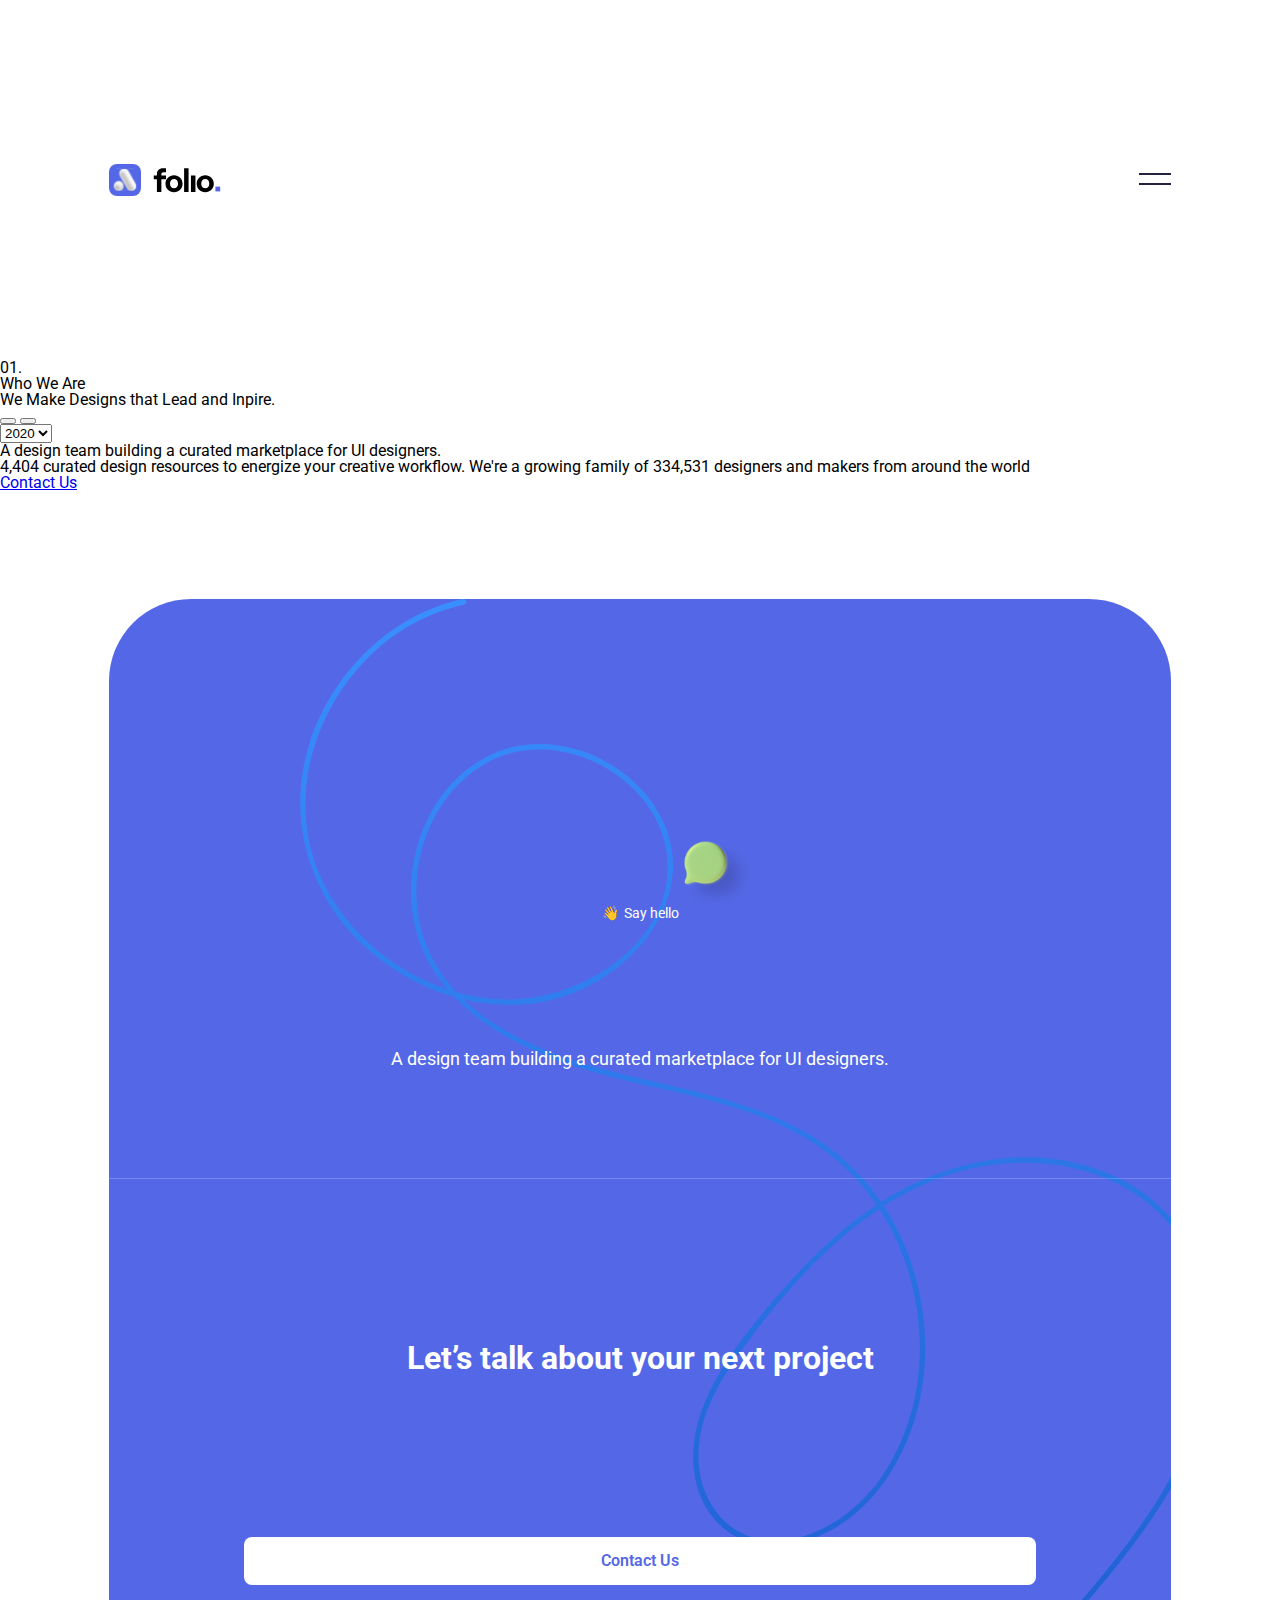
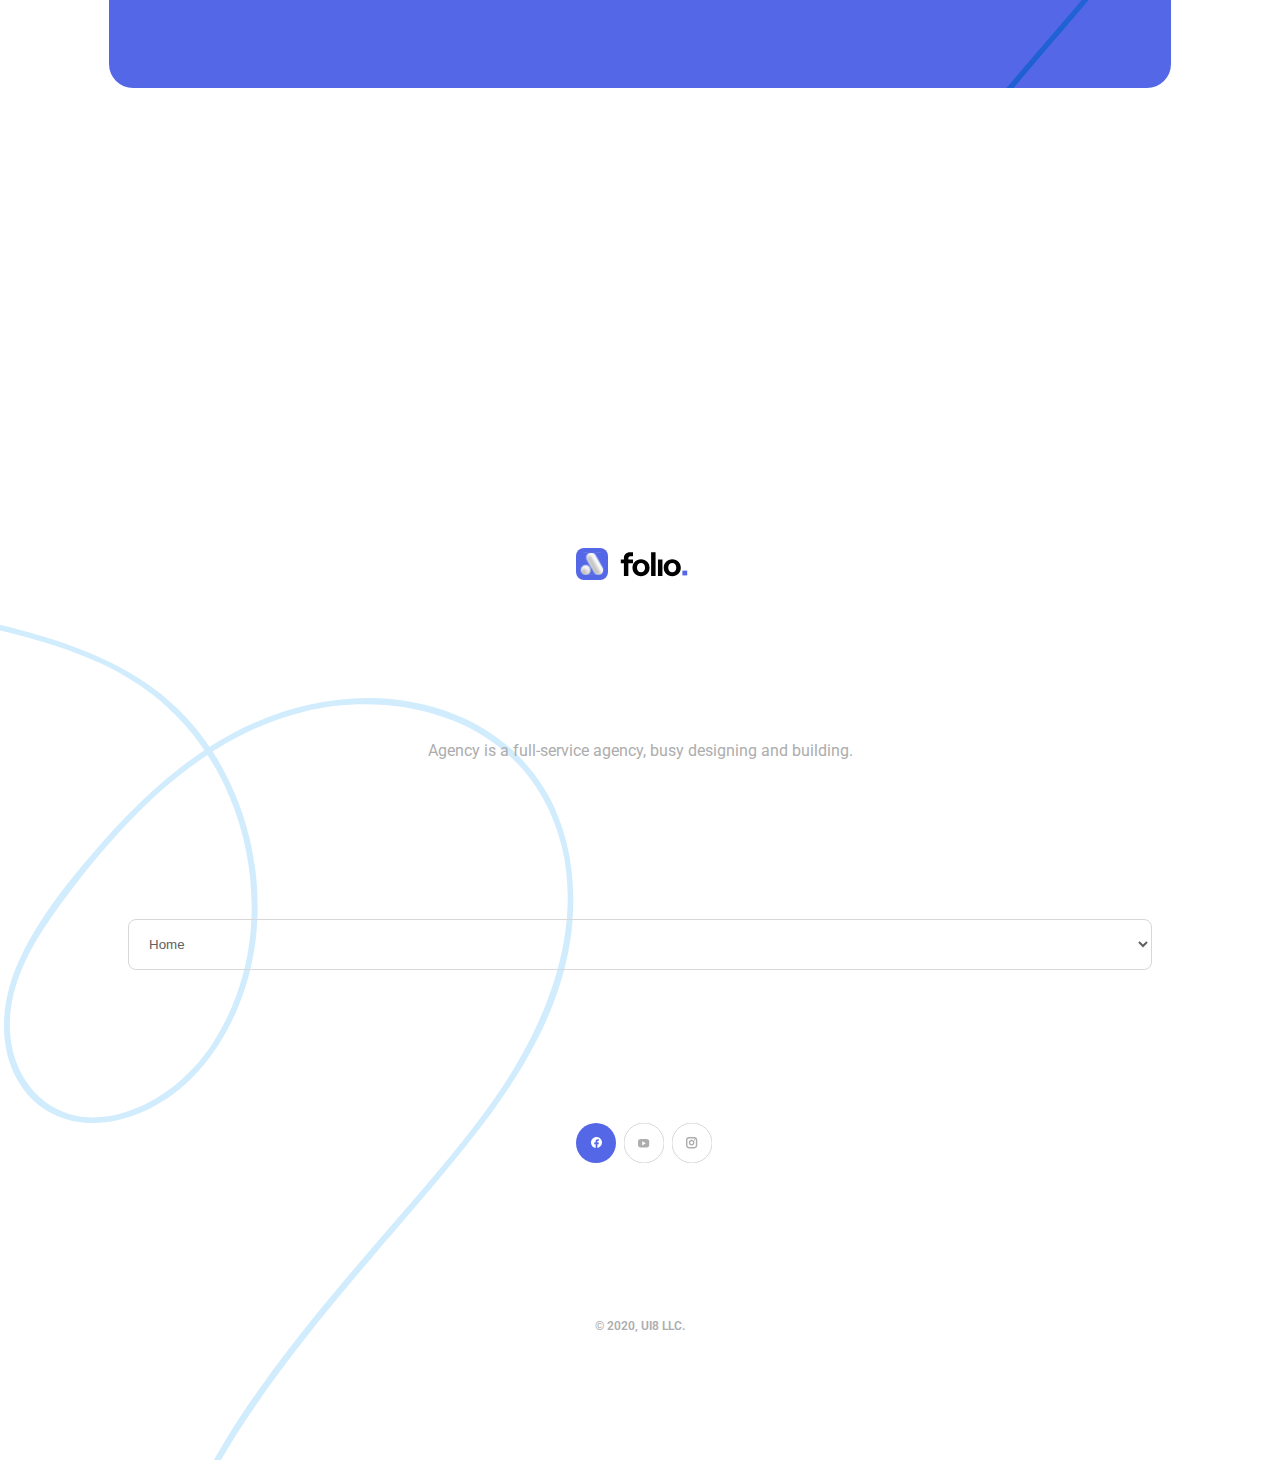
==== about.html @ 34ccfd70 "fix: correcting class names on about page" ====
<!DOCTYPE html>
<html lang="en">
<head>
    <meta charset="UTF-8">
    <meta name="viewport" content="width=device-width, initial-scale=1.0">

    <!-- Links -->
    <link rel="stylesheet" href="styles/app.css">

    <title>Folio Agency</title>
</head>
<body>

    <div class="about-container">
        <header class="header">
            <img src="img/Logo.svg" alt="Folio Logo">
            <span><img src="img/Burguer-icon.png" alt="Menu" class="header__menu"></span>
        </header>

        <nav class="menu">
            <div class="menu-header">
                <img src="img/Logo-light.svg" alt="Folio Logo">
                <span><img src="img/Cross.svg" alt="Menu" class="menu__cross"></span>
            </div>

            <div class="menu-list">
                <a href="#" class="menu-list__link menu-list__link--active">Work</a>
                <a href="#" class="menu-list__link">About</a>
                <a href="#" class="menu-list__link">Services</a>
                <a href="#" class="menu-list__link">Jobs</a>
            </div>

            <ul class="menu-social">
                <li class="menu-social__item">
                    <a href="#" target="_blank"><img src="img/facebook-light-icon.svg" alt="Go Facebook"></a>
                </li>
                <li class="menu-social__item">
                    <a href="#" target="_blank"><img src="img/youtube-light-icon.svg" alt="Go Youtube"></a>
                </li>
                <li class="menu-social__item">
                    <a href="#" target="_blank"><img src="img/instagran-light-icon.svg" alt="Go Instagram"></a>
                </li>
            </ul>
        </nav>

        <section class="about-section">

            <div class="about-header">
                <span class="about-header__index">01.</span><h4 class="about-header__heading">Who We Are</h4>
                <h1 class="about-header__title">We Make Designs that Lead and Inpire.</h1>
                <div class="about-header__buttons">
                    <div class="arrows-buttons">
                        <button class="circular-button">
                            <div class="about-header__button-left"></div>
                        </button>
                        <button class="circular-button">
                            <div class="about-header__button-right"></div>
                        </button>
                    </div>
                    <select name="year" class="about-header__select">
                        <option value="2017">2017</option>
                        <option value="2018">2018</option>
                        <option value="2019">2019</option>
                        <option value="2020" selected>2020</option>
                        <option value="2021">2021</option>
                    </select>
                </div>
            </div>

            <div class="about-image"></div>

            <div class="about-description">
                <h2 class="about-description__title">A design team building a curated marketplace for UI designers.</h2>
                <p class="about-description__text">4,404 curated design resources to energize your creative workflow. We're a growing family of 334,531 designers and makers from around the world</p>
                <a href="#" class="button">Contact Us</a>
            </div>

            <div class="about-classification"></div>

        </section>
    </div>

    <footer class="footer">
        <section class="footer-contact">
            <div class="footer-contact__hello">
                <div class="footer-contact__bubble"></div>
                <p class="footer-contact__text">Say hello</p>
                <h3 class="footer-contact__subtitle">A design team building a curated marketplace for UI designers.</h3>
            </div>
            <div class="footer-contact__about">
                <h2 class="footer-contact__title">Let’s talk about your next project</h2>
                <a href="#" class="light-button">Contact Us</a>
            </div>
        </section>
        <div class="footer-content">
            <img src="img/Logo.svg" alt="Folio Logo" class="footer-content__logo">
            <p class="footer-content__text">Agency is a full-service agency, busy designing and building.</p>
            <select name="menu" class="footer-content__select">
                <option value="home" selected>Home</option>
                <option value="work">Work</option>
                <option value="about">About</option>
                <option value="services">Services</option>
                <option value="jobs">Jobs</option>
            </select>
            <ul class="footer-content__social-list">
                <li class="footer-content__social-item">
                    <a href="#" target="_blank"><img src="img/facebook-icon.svg" alt="Go Facebook"></a>
                </li>
                <li class="footer-content__social-item">
                    <a href="#" target="_blank"><img src="img/youtube-icon.svg" alt="Go Youtube"></a>
                </li>
                <li class="footer-content__social-item">
                    <a href="#" target="_blank"><img src="img/instagran-icon.svg" alt="Go Instagram"></a>
                </li>
            </ul>
            <p class="footer-content__copyright">© 2020, UI8 LLC.</p>
        </div>
    </footer>

    <!-- Scripts -->
    <script src="js/menu.js"></script>

</body>
</html>
---- styles/app.css ----
@charset "UTF-8";
/* http://meyerweb.com/eric/tools/css/reset/ 
    v2.0 | 20110126
    License: none (public domain)
*/
@import url("https://fonts.googleapis.com/css2?family=Roboto:wght@400;700&display=swap");
html, body, div, span, applet, object, iframe,
h1, h2, h3, h4, h5, h6, p, blockquote, pre,
a, abbr, acronym, address, big, cite, code,
del, dfn, em, img, ins, kbd, q, s, samp,
small, strike, strong, sub, sup, tt, var,
b, u, i, center,
dl, dt, dd, ol, ul, li,
fieldset, form, label, legend,
table, caption, tbody, tfoot, thead, tr, th, td,
article, aside, canvas, details, embed,
figure, figcaption, footer, header, hgroup,
menu, nav, output, ruby, section, summary,
time, mark, audio, video {
  margin: 0;
  padding: 0;
  border: 0;
  font-size: 100%;
  font: inherit;
  vertical-align: baseline;
}

/* HTML5 display-role reset for older browsers */
article, aside, details, figcaption, figure,
footer, header, hgroup, menu, nav, section {
  display: block;
}

body {
  line-height: 1;
}

ol, ul {
  list-style: none;
}

blockquote, q {
  quotes: none;
}

blockquote:before, blockquote:after,
q:before, q:after {
  content: "";
  content: none;
}

table {
  border-collapse: collapse;
  border-spacing: 0;
}

html {
  font-size: 16px;
  font-weight: 400;
  font-family: "Roboto", sans-serif;
}

.hero-container {
  height: 100vh;
  width: 100vw;
  background-image: url(../../../img/Hero-BG.svg);
  background-repeat: no-repeat;
  background-size: cover;
}

.header, .menu .menu-header {
  display: flex;
  justify-content: space-between;
  align-items: center;
  padding: 12.8% 8.5%;
}

.menu {
  background-image: url(../../../img/Menu-BG.svg);
  height: 100vh;
  width: 100vw;
  position: absolute;
  top: 0;
  right: 0;
  display: none;
  position: fixed;
}
.menu--active {
  display: block;
}
.menu--hidden-overflow {
  overflow: hidden;
}
.menu .menu-list {
  display: flex;
  flex-direction: column;
  padding: 15vh 8.5% 0;
}
.menu .menu-list__link {
  color: #595976;
  text-decoration: none;
  font-size: 2rem;
  font-weight: 700;
  padding-bottom: 15%;
}
.menu .menu-list__link--active {
  color: #FFFFFF;
}
.menu .menu-social {
  display: flex;
  padding: 15vh 8.5%;
}
.menu .menu-social__item:not(:first-child) {
  margin-left: 2rem;
}

.hero-section {
  padding: 0 3rem;
}
.hero-section__title {
  font-size: 3rem;
  font-weight: 700;
  line-height: 3.5rem;
  color: #232340;
}
.hero-section__text {
  padding: 2rem 0;
  line-height: 1.75rem;
  color: #606060;
}
.hero-section .button, .hero-section .footer .footer-contact .light-button, .footer .footer-contact .hero-section .light-button {
  background-color: #5468E7;
  padding: 1rem 1.5rem;
  font-weight: 600;
  text-decoration: none;
  color: #FFFFFF;
  border-radius: 8px;
}

.footer {
  text-align: center;
}
.footer .footer-contact {
  background-image: url(../../../img/Footer-BG.svg);
  background-repeat: no-repeat;
  background-size: cover;
  margin: 8.5% 8.5% 0;
  padding: 8% 0;
  border-radius: 24px;
  @import "../abstracts/variables.css";
}
.footer .footer-contact__hello {
  border-bottom: 1px solid rgba(255, 255, 255, 0.2);
}
.footer .footer-contact__bubble {
  width: 73px;
  height: 65px;
  background-image: url(../../../img/Speach-bubble.svg);
  background-repeat: no-repeat;
  background-size: cover;
  display: inline-block;
  margin: 12.8% 0 0 15%;
}
.footer .footer-contact__text {
  color: #FFFFFF;
  font-size: 0.875rem;
  display: flex;
  justify-content: center;
  gap: 5px;
}
.footer .footer-contact__text::before {
  content: "👋";
  font-size: 0.875rem;
}
.footer .footer-contact__subtitle {
  color: #FFFFFF;
  font-size: 1.125rem;
  line-height: 1.5rem;
  padding: 12% 12% 10% 12%;
}
.footer .footer-contact__title {
  color: #FFFFFF;
  font-size: 2rem;
  font-weight: 700;
  line-height: 2.5rem;
  padding: 15% 10%;
}
.footer .footer-contact .button, .footer .footer-contact .light-button {
  background-color: #5468E7;
  padding: 1rem 1.5rem;
  font-weight: 600;
  text-decoration: none;
  color: #FFFFFF;
  border-radius: 8px;
}
.footer .footer-contact .light-button {
  display: inline-block;
  background-color: #FFFFFF;
  color: #5468E7;
  width: 70%;
}
.footer .footer-content {
  background-image: url(../../../img/Footer-Content-BG.svg);
  background-repeat: no-repeat;
  background-size: cover;
  padding: 0 10% 10%;
}
.footer .footer-content__logo {
  padding-top: 45%;
}
.footer .footer-content__text {
  color: #ADADAD;
  padding: 15% 7%;
  line-height: 1.75rem;
}
.footer .footer-content__select {
  display: inline-block;
  background-color: transparent;
  width: 100%;
  padding: 1rem;
  border-radius: 8px;
  border: 1px solid #D8D8D8;
  color: #606060;
}
.footer .footer-content__social-list {
  display: flex;
  justify-content: center;
  padding: 15% 0;
}
.footer .footer-content__social-list li {
  margin-left: 8px;
}
.footer .footer-content__copyright {
  font-size: 0.75rem;
  font-weight: 600;
  color: #ADADAD;
}/*# sourceMappingURL=app.css.map */
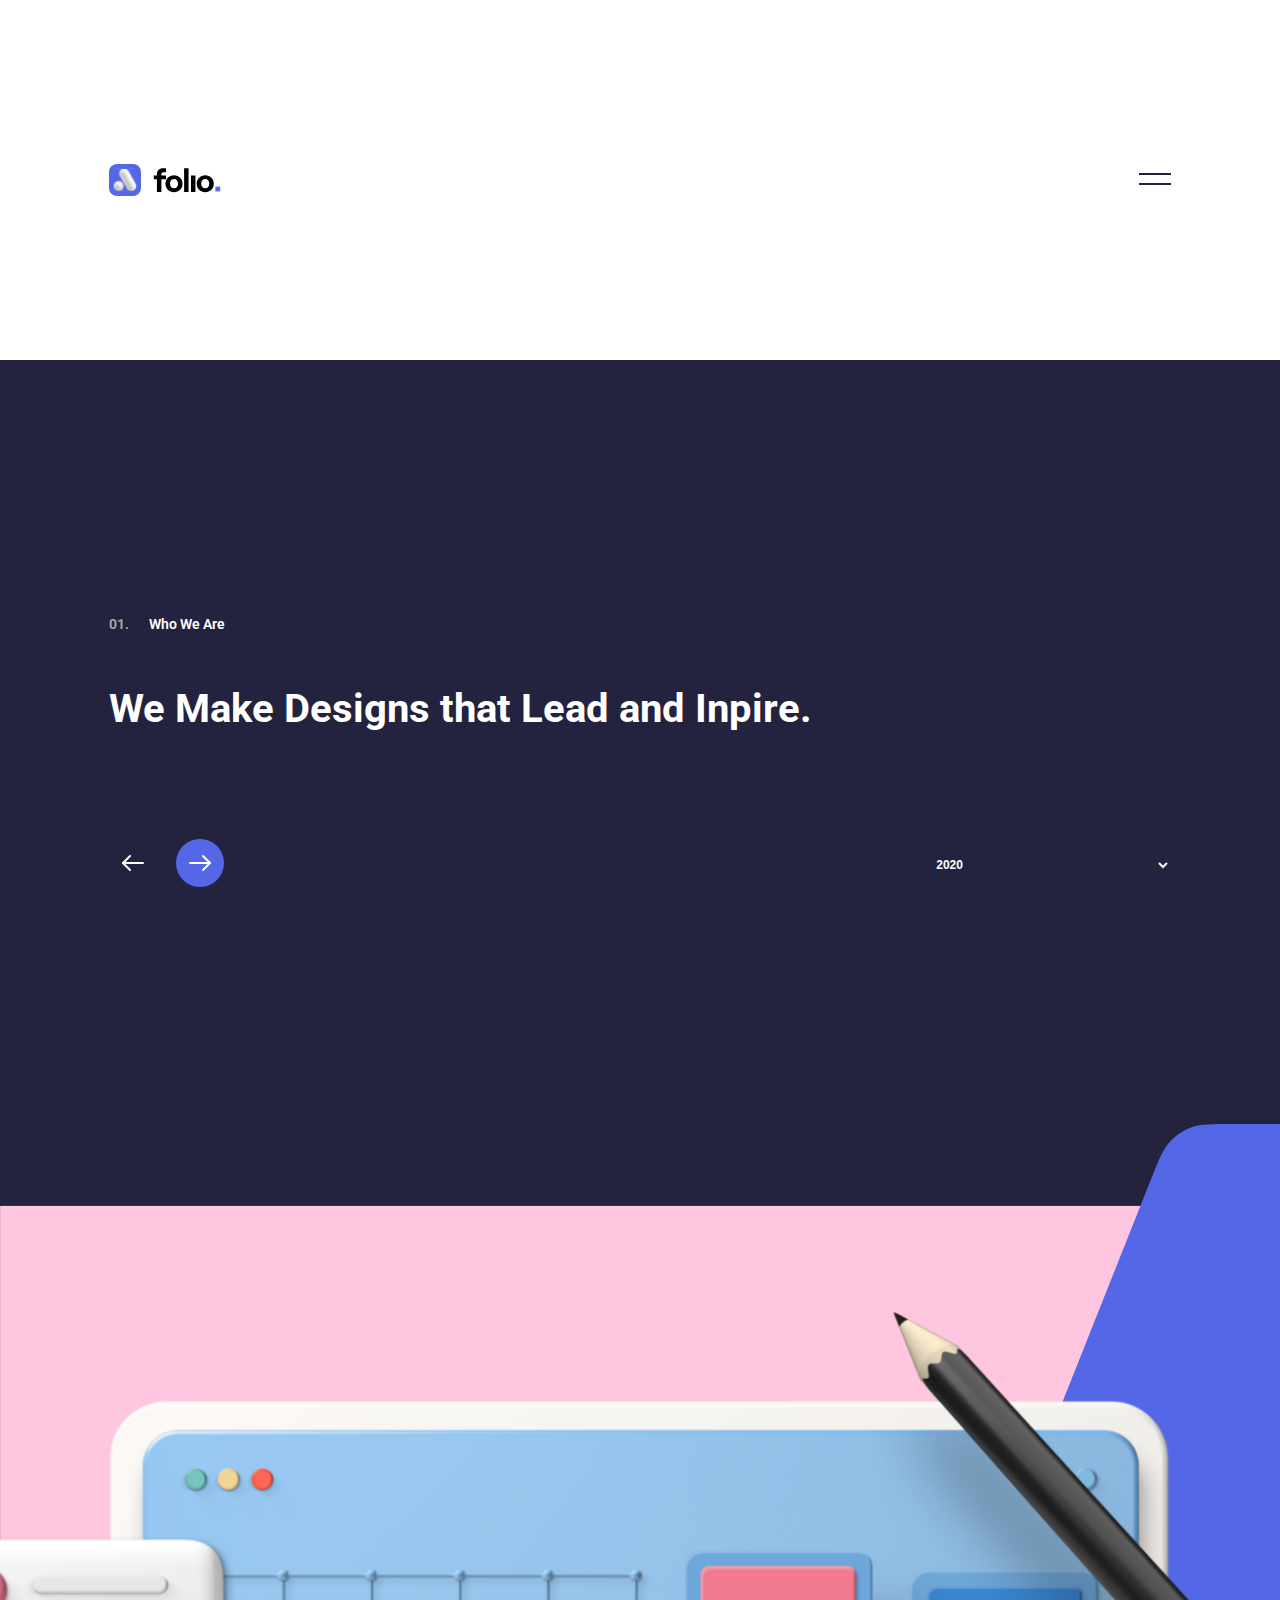
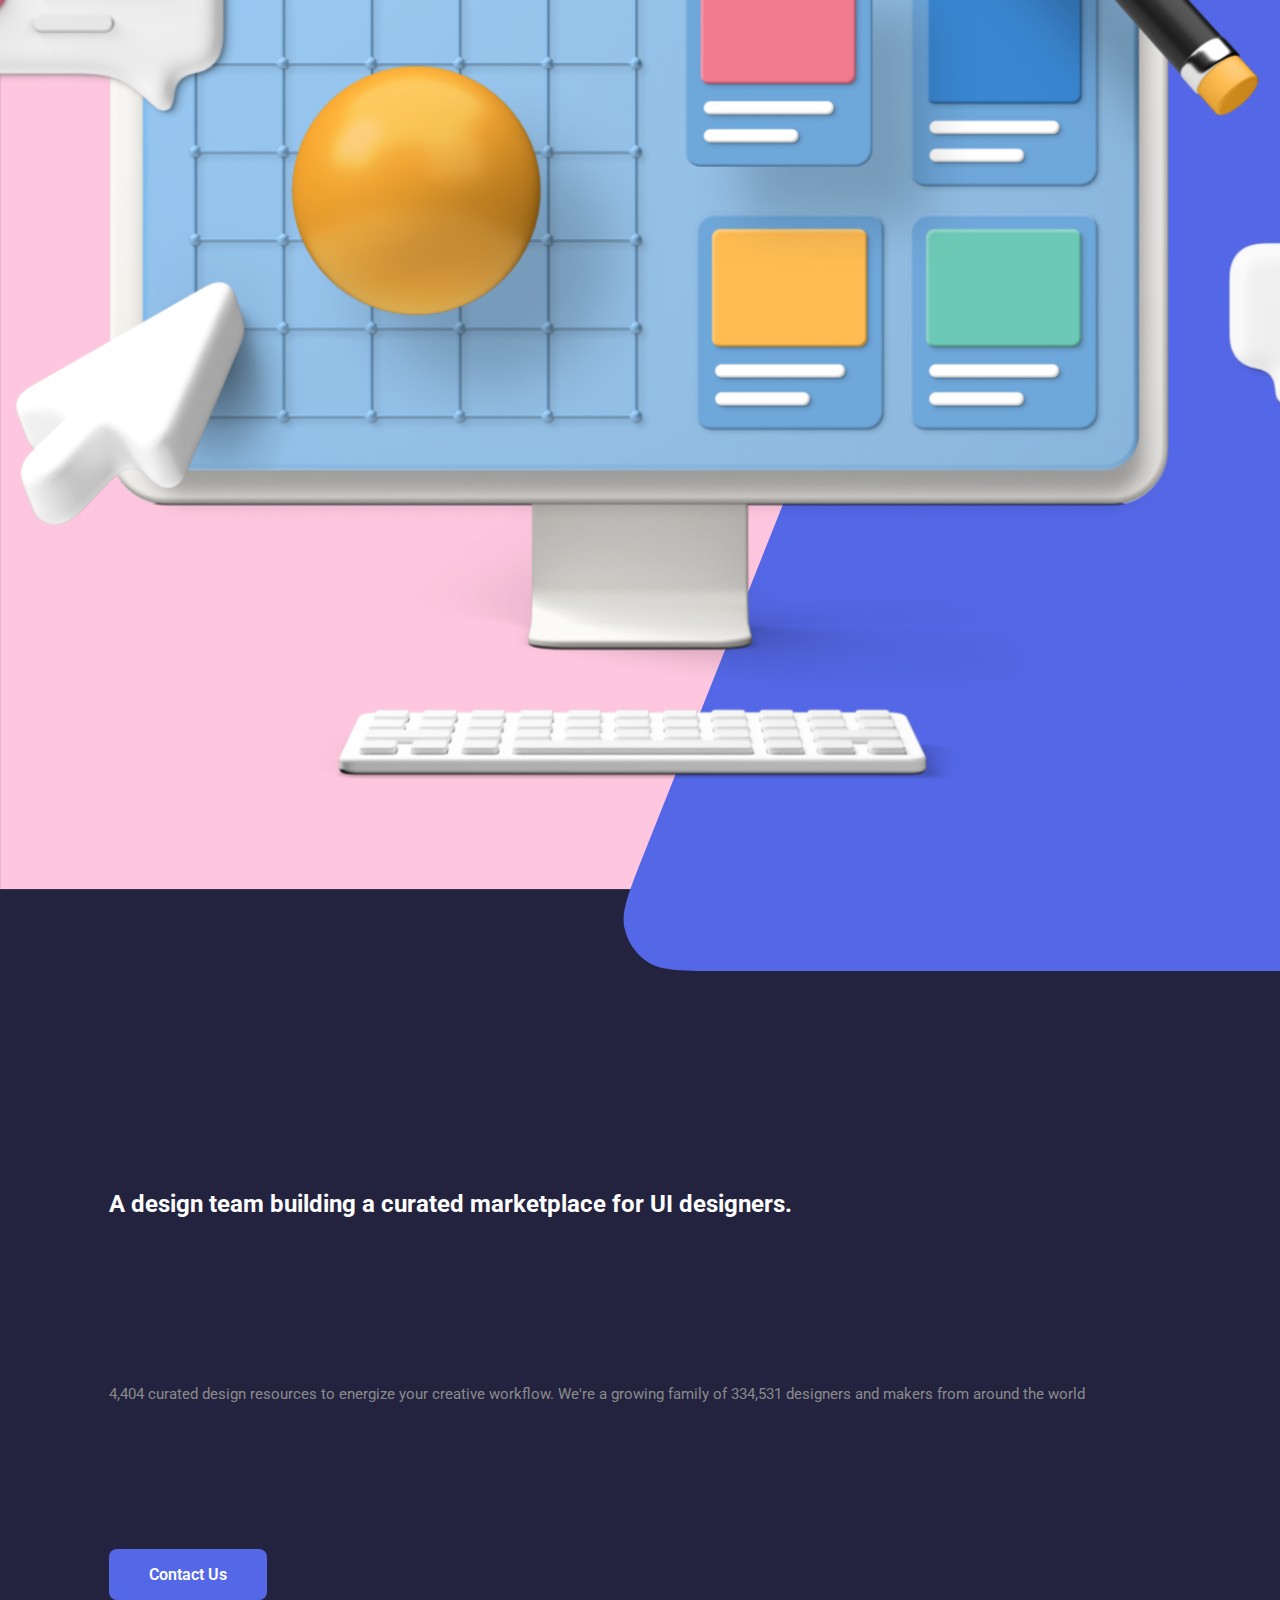
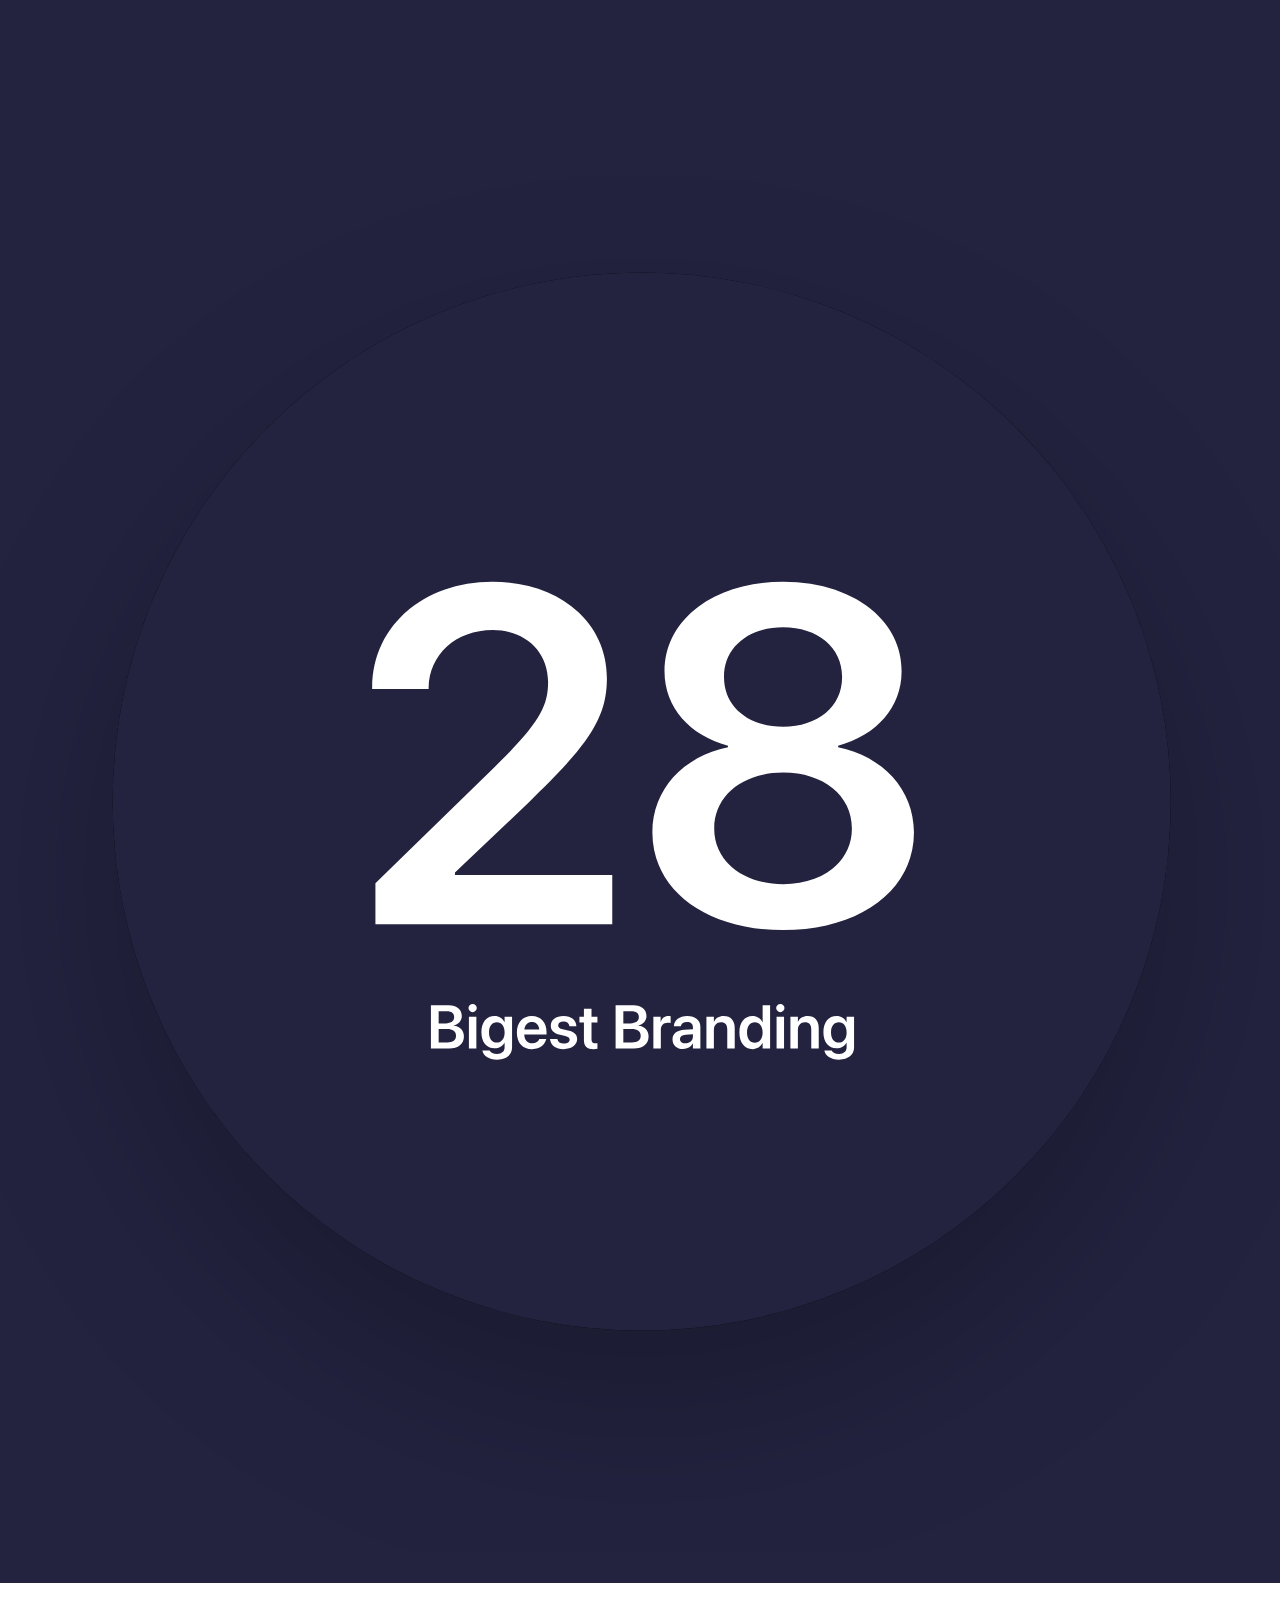
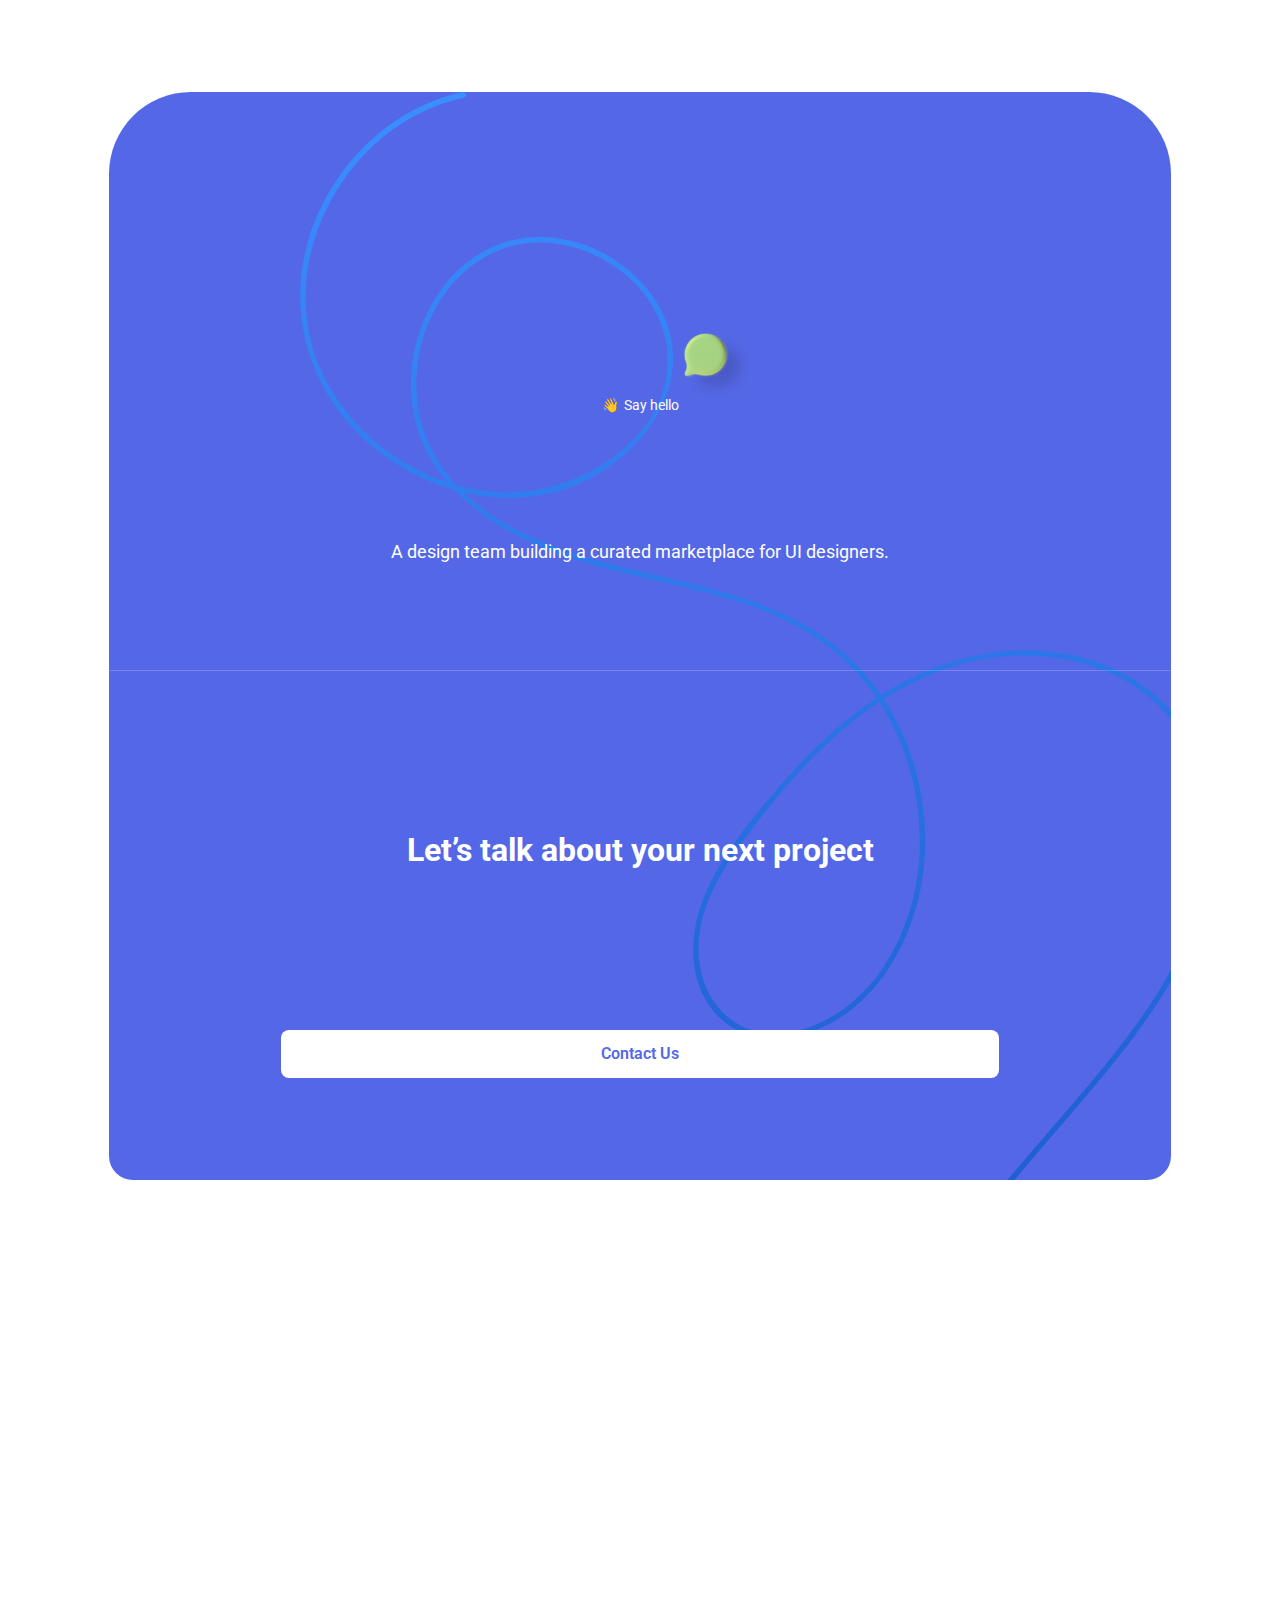
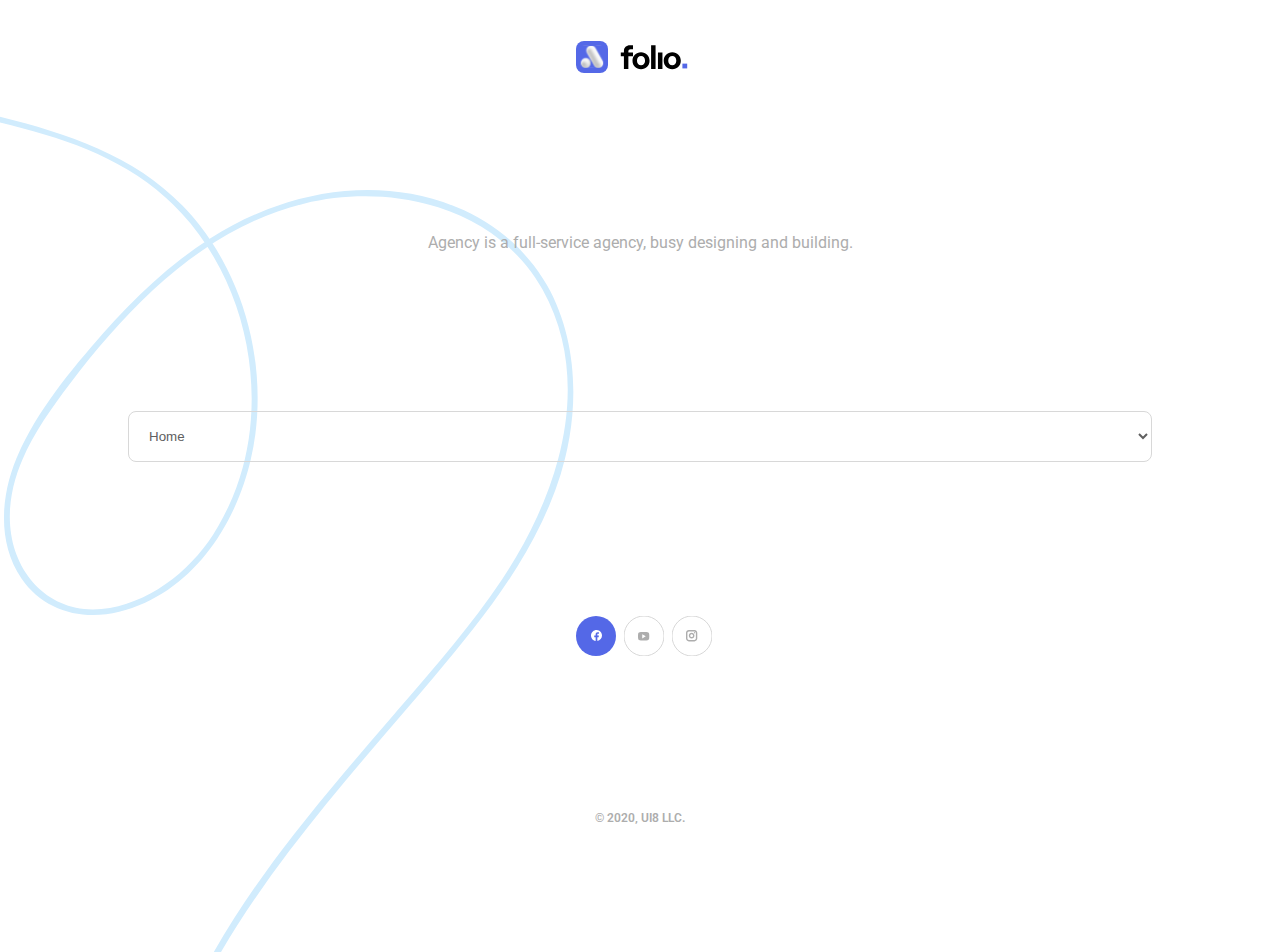
==== commit fad7471e: "fix: fixed circular buttons style and syntax" ====
--- a/about.html
+++ b/about.html
@@ -51,10 +51,10 @@
                 <div class="about-header__buttons">
                     <div class="arrows-buttons">
                         <button class="circular-button">
-                            <div class="about-header__button-left"></div>
+                            <div class="button-left"></div>
                         </button>
                         <button class="circular-button">
-                            <div class="about-header__button-right"></div>
+                            <div class="button-right"></div>
                         </button>
                     </div>
                     <select name="year" class="about-header__select">
--- a/styles/app.css
+++ b/styles/app.css
@@ -60,7 +60,36 @@
   font-family: "Roboto", sans-serif;
 }
 
-.hero-container {
+.button, .footer .footer-contact .light-button {
+  background-color: #5468E7;
+  padding: 1rem 2.5rem;
+  font-weight: 600;
+  text-decoration: none;
+  color: #FFFFFF;
+  border-radius: 8px;
+}
+
+.circular-button {
+  background: transparent;
+  border: none;
+  padding: 0;
+}
+
+.button-left, .button-right {
+  display: inline-block;
+  background-image: url(../../../img/Button-left.svg);
+  background-repeat: no-repeat;
+  background-size: contain;
+  height: 48px;
+  width: 48px;
+}
+
+.button-right {
+  background-image: url(../../../img/Button-right.svg);
+  margin-left: 15px;
+}
+
+.hero-container, .about-container, .services-container {
   height: 100vh;
   width: 100vw;
   background-image: url(../../../img/Hero-BG.svg);
@@ -115,7 +144,7 @@
 }
 
 .hero-section {
-  padding: 0 3rem;
+  padding: 0 8.5%;
 }
 .hero-section__title {
   font-size: 3rem;
@@ -128,14 +157,6 @@
   line-height: 1.75rem;
   color: #606060;
 }
-.hero-section .button, .hero-section .footer .footer-contact .light-button, .footer .footer-contact .hero-section .light-button {
-  background-color: #5468E7;
-  padding: 1rem 1.5rem;
-  font-weight: 600;
-  text-decoration: none;
-  color: #FFFFFF;
-  border-radius: 8px;
-}
 
 .footer {
   text-align: center;
@@ -187,7 +208,7 @@
 }
 .footer .footer-contact .button, .footer .footer-contact .light-button {
   background-color: #5468E7;
-  padding: 1rem 1.5rem;
+  padding: 1rem 2.5rem;
   font-weight: 600;
   text-decoration: none;
   color: #FFFFFF;
@@ -197,7 +218,7 @@
   display: inline-block;
   background-color: #FFFFFF;
   color: #5468E7;
-  width: 70%;
+  width: 60%;
 }
 .footer .footer-content {
   background-image: url(../../../img/Footer-Content-BG.svg);
@@ -234,4 +255,140 @@
   font-size: 0.75rem;
   font-weight: 600;
   color: #ADADAD;
+}
+
+.hero-container, .about-container, .services-container {
+  height: 100vh;
+  width: 100vw;
+  background-image: url(../../../img/Hero-BG.svg);
+  background-repeat: no-repeat;
+  background-size: cover;
+}
+
+.about-container, .services-container {
+  height: auto;
+  background-image: none;
+}
+
+.hero-section {
+  padding: 0 8.5%;
+}
+.hero-section__title {
+  font-size: 3rem;
+  font-weight: 700;
+  line-height: 3.5rem;
+  color: #232340;
+}
+.hero-section__text {
+  padding: 2rem 0;
+  line-height: 1.75rem;
+  color: #606060;
+}
+
+.about-section {
+  background-color: #232340;
+}
+.about-section .about-header {
+  padding: 20% 8.5% 10% 8.5%;
+}
+.about-section .about-header__index {
+  color: #ADADAD;
+  font-size: 0.875rem;
+  font-weight: 600;
+}
+.about-section .about-header__heading {
+  display: inline;
+  color: #FFFFFF;
+  font-size: 0.875rem;
+  font-weight: 600;
+  margin-left: 20px;
+}
+.about-section .about-header__title {
+  font-size: 2.5rem;
+  font-weight: 700;
+  line-height: 3rem;
+  color: #FFFFFF;
+  padding: 5% 10% 0 0;
+}
+.about-section .about-header__buttons {
+  display: flex;
+  align-items: center;
+  justify-content: space-between;
+  padding: 10% 0;
+}
+.about-section .about-header__select {
+  padding: 0 15vw 0;
+  background-color: transparent;
+  color: #FFFFFF;
+  font-size: 0.75rem;
+  font-weight: 600;
+  border: none;
+}
+
+.about-image, .about-classification {
+  background-image: url(../../../img/About-IMG.svg);
+  background-repeat: no-repeat;
+  background-size: contain;
+  height: 115vw;
+}
+
+.about-classification {
+  background-image: url(../../../img/Brand-class.svg);
+  height: 110vw;
+}
+
+.about-description {
+  padding: 15% 8.5%;
+}
+.about-description__title {
+  color: #FFFFFF;
+  font-size: 1.5rem;
+  font-weight: 700;
+  line-height: 2rem;
+}
+.about-description__text {
+  color: #8B8B8B;
+  font-size: 0.9375rem;
+  line-height: 1.75rem;
+  padding: 15% 0 15%;
+}
+
+.hero-container, .about-container, .services-container {
+  height: 100vh;
+  width: 100vw;
+  background-image: url(../../../img/Hero-BG.svg);
+  background-repeat: no-repeat;
+  background-size: cover;
+}
+
+.about-container, .services-container {
+  height: auto;
+  background-image: none;
+}
+
+.services-container {
+  background-image: url(../../../img/Services-BG.svg);
+}
+
+.services-section .services-header {
+  padding: 5% 8.5% 10% 8.5%;
+}
+.services-section .services-header__index {
+  color: #5468E7;
+  font-size: 0.875rem;
+  font-weight: 600;
+}
+.services-section .services-header__heading {
+  display: inline;
+  color: #5468E7;
+  font-size: 0.875rem;
+  font-weight: 600;
+  margin-left: 20px;
+}
+.services-section .services-header__title {
+  font-size: 2.5rem;
+  font-weight: 700;
+  line-height: 3rem;
+  color: #232340;
+  padding: 5% 10% 0 0;
 }/*# sourceMappingURL=app.css.map */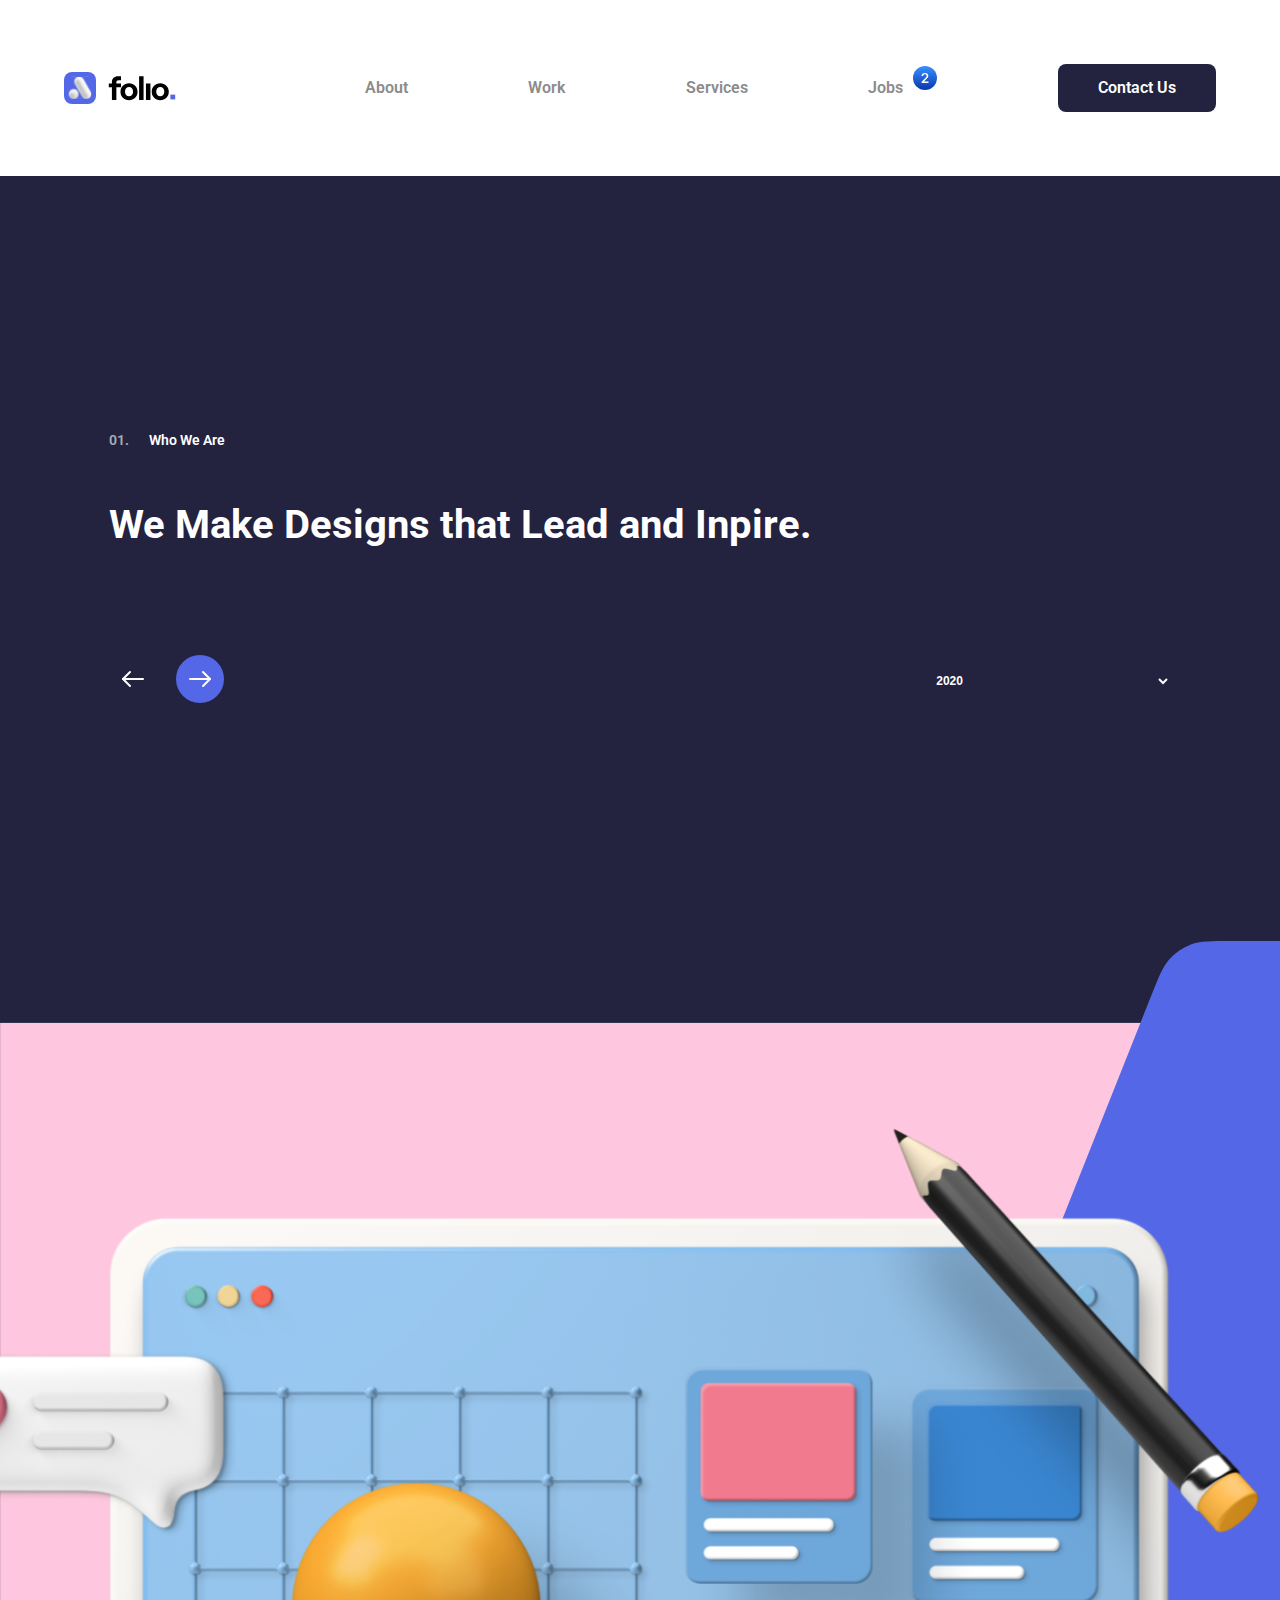
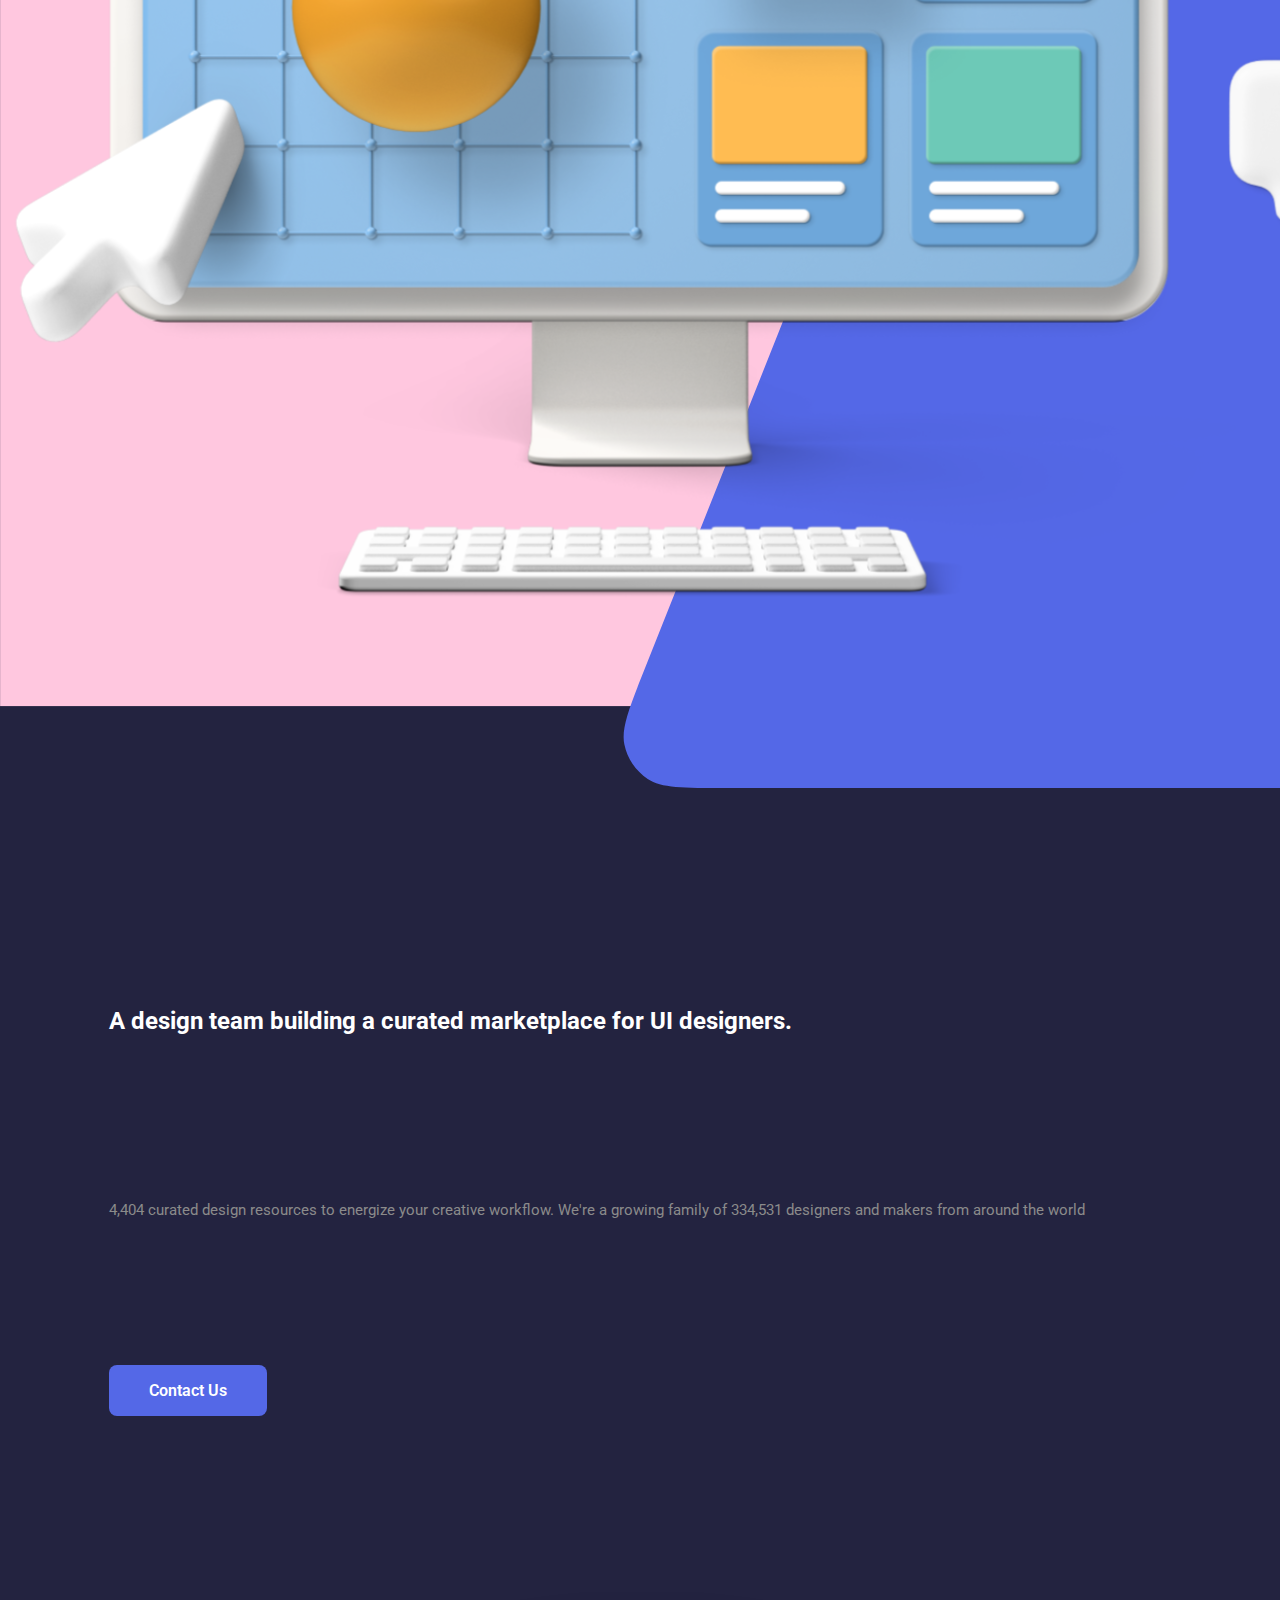
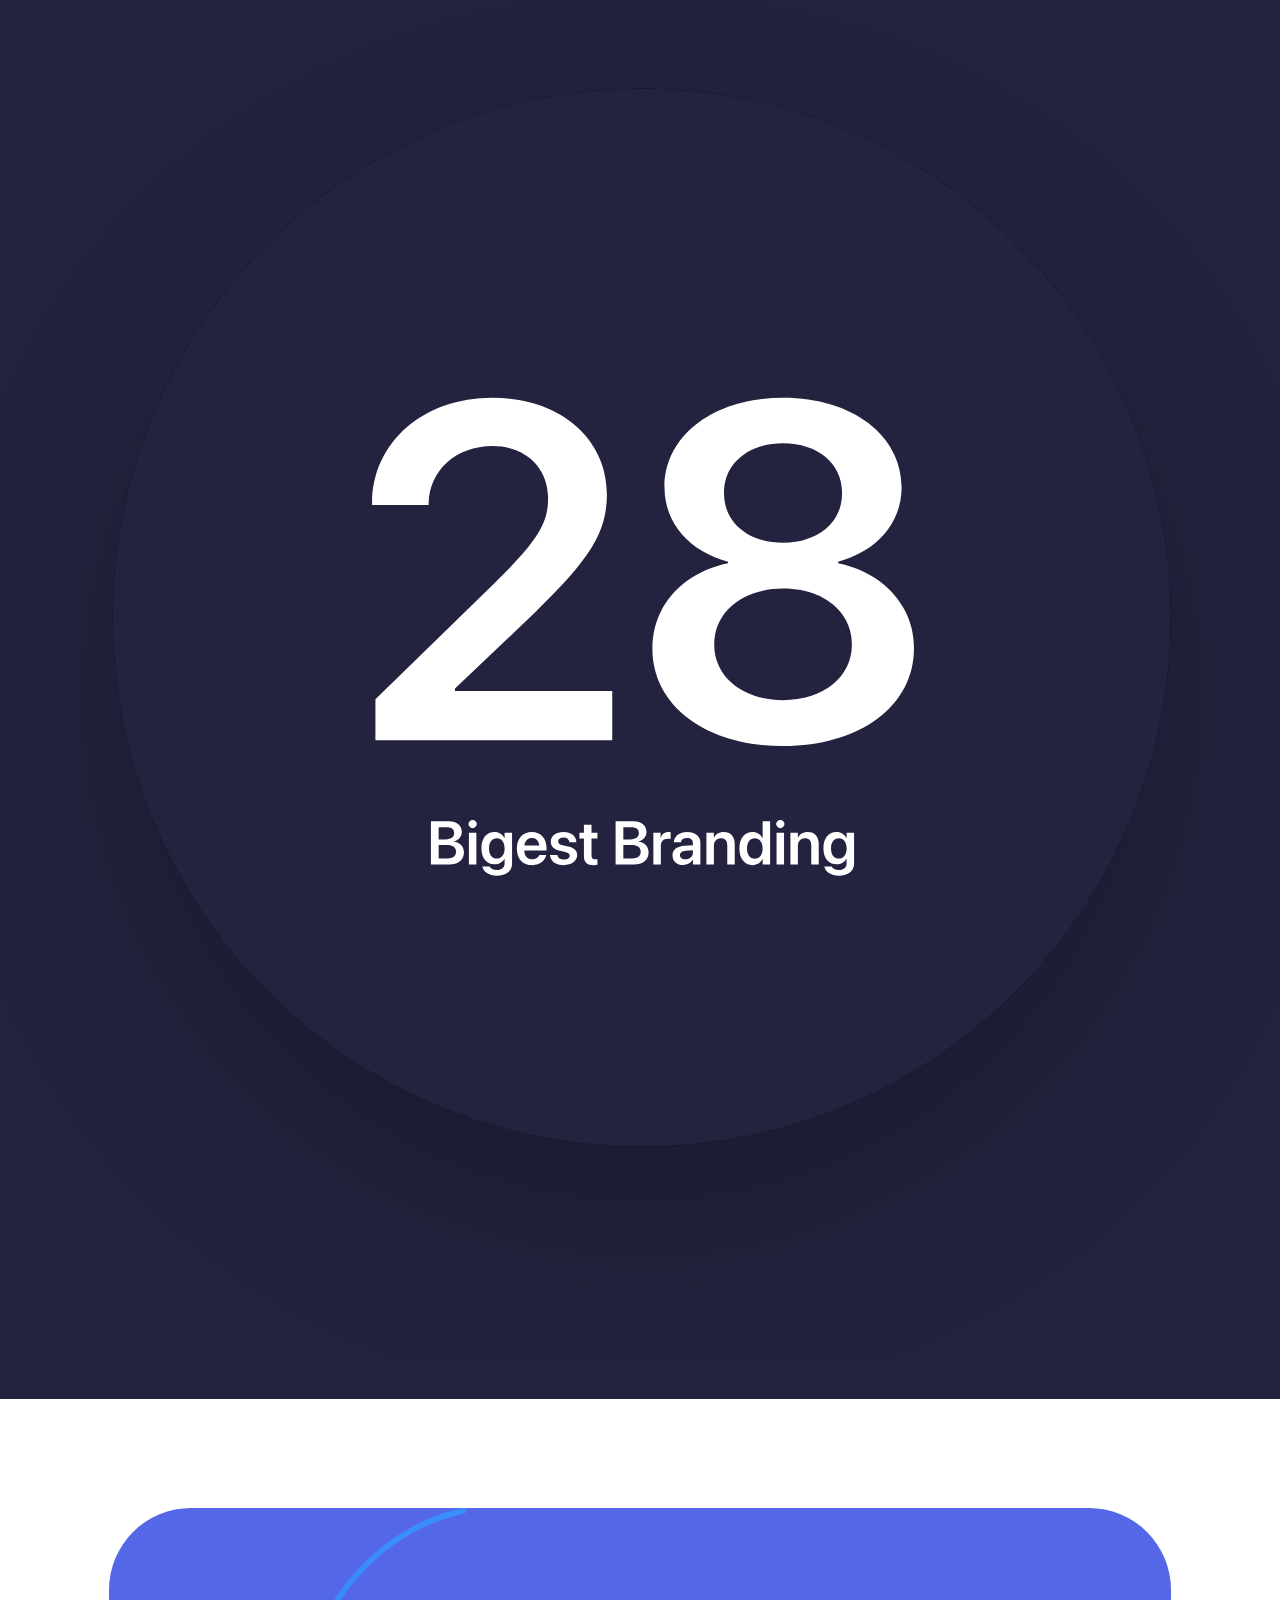
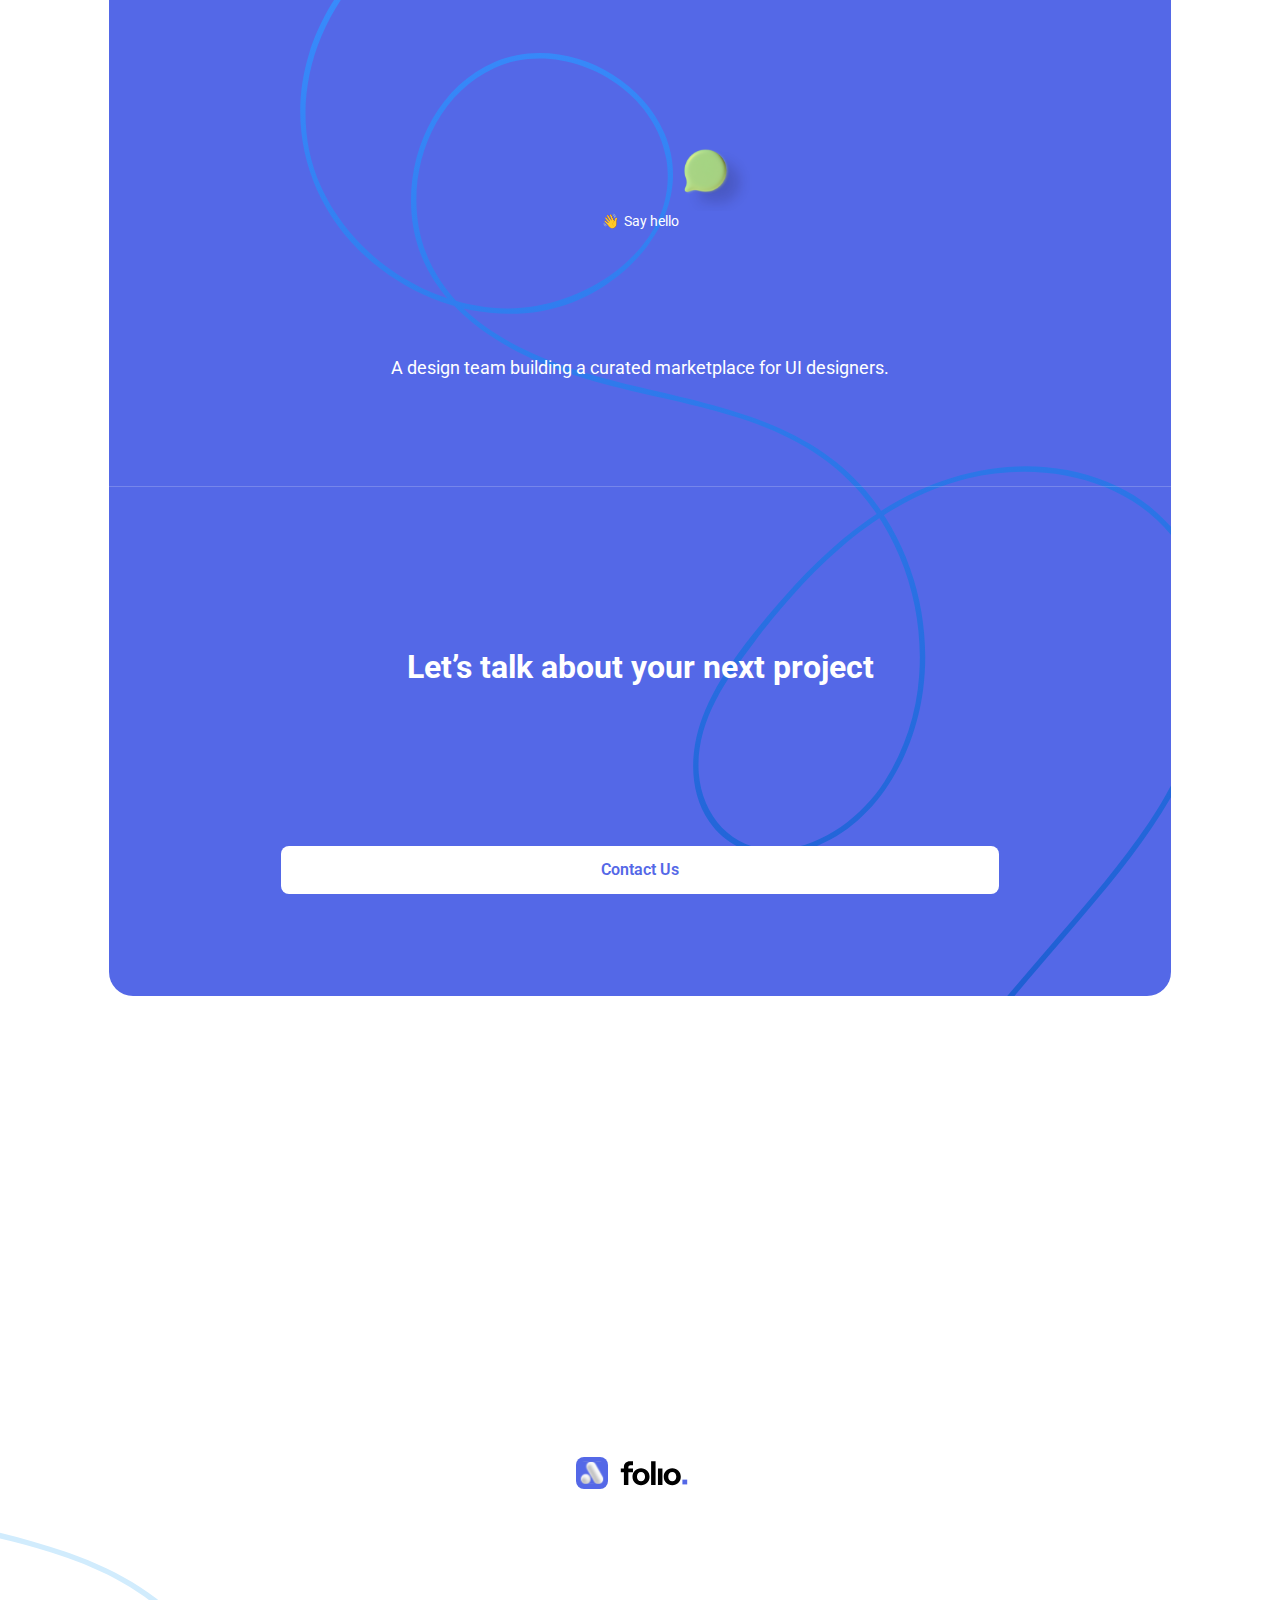
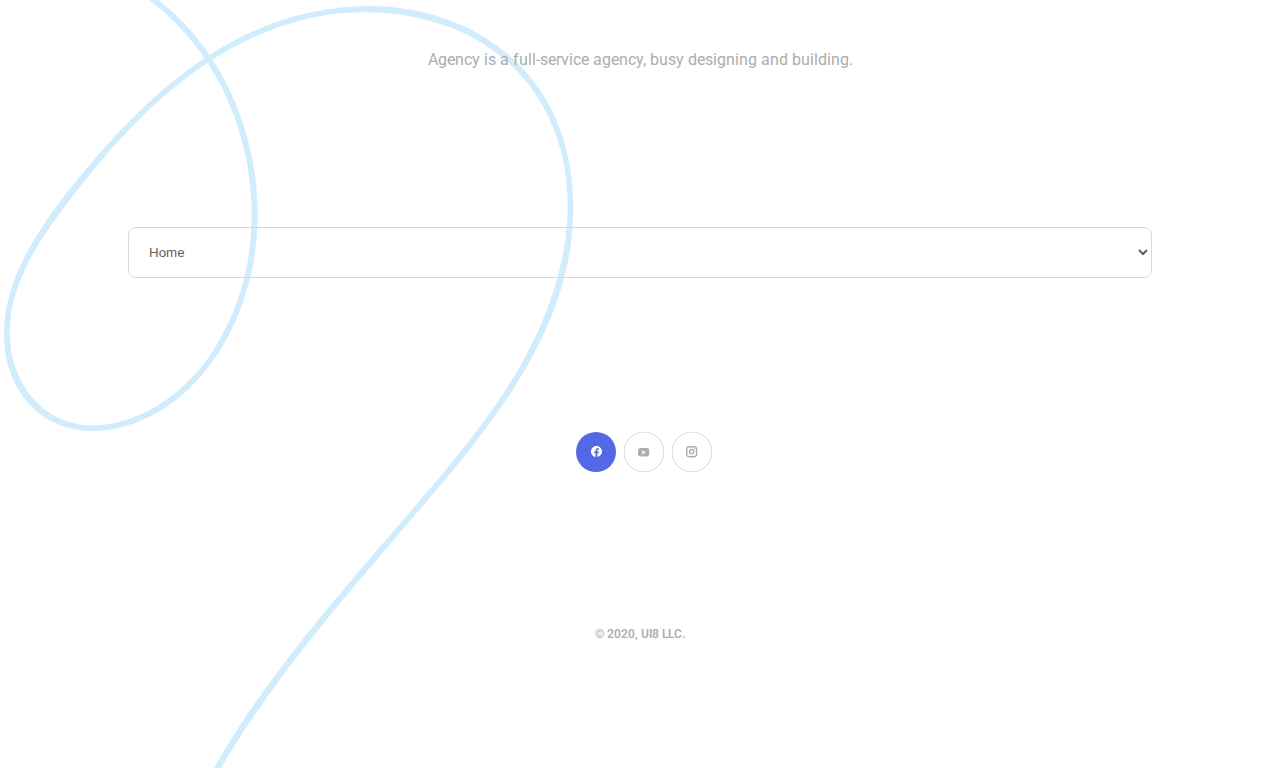
==== commit ad4b5ad7: "feat: styling and fixed menu and header for tablet" ====
--- a/about.html
+++ b/about.html
@@ -15,33 +15,34 @@
         <header class="header">
             <img src="img/Logo.svg" alt="Folio Logo">
             <span><img src="img/Burguer-icon.png" alt="Menu" class="header__menu"></span>
+        
+            <nav class="menu">
+                <div class="menu-header">
+                    <img src="img/Logo-light.svg" alt="Folio Logo">
+                    <span><img src="img/Cross.svg" alt="Menu" class="menu__cross"></span>
+                </div>
+
+                <div class="menu-list">
+                    <a href="work.html" class="menu-list__link menu-list__link--active">Work</a>
+                    <a href="about.html" class="menu-list__link">About</a>
+                    <a href="services.html" class="menu-list__link">Services</a>
+                    <a href="cta.html" class="menu-list__link menu-list__link--notification">Jobs</a>
+                    <a href="https://www.loremipsum" class="button menu-list__button">Contact Us</a>
+                </div>
+
+                <ul class="menu-social">
+                    <li class="menu-social__item">
+                        <a href="https://www.loremipsum"><img src="img/facebook-light-icon.svg" alt="Go Facebook"></a>
+                    </li>
+                    <li class="menu-social__item">
+                        <a href="https://www.loremipsum"><img src="img/youtube-light-icon.svg" alt="Go Youtube"></a>
+                    </li>
+                    <li class="menu-social__item">
+                        <a href="https://www.loremipsum"><img src="img/instagran-light-icon.svg" alt="Go Instagram"></a>
+                    </li>
+                </ul>
+            </nav>
         </header>
-
-        <nav class="menu">
-            <div class="menu-header">
-                <img src="img/Logo-light.svg" alt="Folio Logo">
-                <span><img src="img/Cross.svg" alt="Menu" class="menu__cross"></span>
-            </div>
-
-            <div class="menu-list">
-                <a href="#" class="menu-list__link menu-list__link--active">Work</a>
-                <a href="#" class="menu-list__link">About</a>
-                <a href="#" class="menu-list__link">Services</a>
-                <a href="#" class="menu-list__link">Jobs</a>
-            </div>
-
-            <ul class="menu-social">
-                <li class="menu-social__item">
-                    <a href="#" target="_blank"><img src="img/facebook-light-icon.svg" alt="Go Facebook"></a>
-                </li>
-                <li class="menu-social__item">
-                    <a href="#" target="_blank"><img src="img/youtube-light-icon.svg" alt="Go Youtube"></a>
-                </li>
-                <li class="menu-social__item">
-                    <a href="#" target="_blank"><img src="img/instagran-light-icon.svg" alt="Go Instagram"></a>
-                </li>
-            </ul>
-        </nav>
 
         <section class="about-section">
 
@@ -72,7 +73,7 @@
             <div class="about-description">
                 <h2 class="about-description__title">A design team building a curated marketplace for UI designers.</h2>
                 <p class="about-description__text">4,404 curated design resources to energize your creative workflow. We're a growing family of 334,531 designers and makers from around the world</p>
-                <a href="#" class="button">Contact Us</a>
+                <a href="https://www.loremipsum" class="button">Contact Us</a>
             </div>
 
             <div class="about-classification"></div>
@@ -89,7 +90,7 @@
             </div>
             <div class="footer-contact__about">
                 <h2 class="footer-contact__title">Let’s talk about your next project</h2>
-                <a href="#" class="light-button">Contact Us</a>
+                <a href="https://www.loremipsum" class="light-button">Contact Us</a>
             </div>
         </section>
         <div class="footer-content">
@@ -104,13 +105,13 @@
             </select>
             <ul class="footer-content__social-list">
                 <li class="footer-content__social-item">
-                    <a href="#" target="_blank"><img src="img/facebook-icon.svg" alt="Go Facebook"></a>
+                    <a href="https://www.loremipsum"><img src="img/facebook-icon.svg" alt="Go Facebook"></a>
                 </li>
                 <li class="footer-content__social-item">
-                    <a href="#" target="_blank"><img src="img/youtube-icon.svg" alt="Go Youtube"></a>
+                    <a href="https://www.loremipsum"><img src="img/youtube-icon.svg" alt="Go Youtube"></a>
                 </li>
                 <li class="footer-content__social-item">
-                    <a href="#" target="_blank"><img src="img/instagran-icon.svg" alt="Go Instagram"></a>
+                    <a href="https://www.loremipsum"><img src="img/instagran-icon.svg" alt="Go Instagram"></a>
                 </li>
             </ul>
             <p class="footer-content__copyright">© 2020, UI8 LLC.</p>
--- a/styles/app.css
+++ b/styles/app.css
@@ -4,6 +4,7 @@
     License: none (public domain)
 */
 @import url("https://fonts.googleapis.com/css2?family=Roboto:wght@400;700&display=swap");
+@import "../abstracts/variables.css";
 html, body, div, span, applet, object, iframe,
 h1, h2, h3, h4, h5, h6, p, blockquote, pre,
 a, abbr, acronym, address, big, cite, code,
@@ -60,7 +61,7 @@
   font-family: "Roboto", sans-serif;
 }
 
-.button, .footer .footer-contact .light-button {
+.button, .footer .footer-contact .light-button, .light-button {
   background-color: #5468E7;
   padding: 1rem 2.5rem;
   font-weight: 600;
@@ -89,12 +90,43 @@
   margin-left: 15px;
 }
 
-.hero-container, .about-container, .services-container {
+.work__button {
+  box-sizing: border-box;
+  display: inline-block;
+  width: 100%;
+  text-align: center;
+  margin-bottom: 10%;
+}
+
+.button, .footer .footer-contact .light-button, .light-button {
+  background-color: #5468E7;
+  padding: 1rem 2.5rem;
+  font-weight: 600;
+  text-decoration: none;
+  color: #FFFFFF;
+  border-radius: 8px;
+}
+
+.light-button {
+  display: inline-block;
+  background-color: #FFFFFF;
+  color: #5468E7;
+  width: 60%;
+  font-weight: 600;
+}
+
+.hero-container, .about-container, .jobs-container, .services-container {
   height: 100vh;
   width: 100vw;
   background-image: url(../../../img/Hero-BG.svg);
   background-repeat: no-repeat;
-  background-size: cover;
+  background-size: contain;
+  background-position: 100% 100%;
+  width: 100vw;
+}
+
+.hero-container--margin {
+  margin-bottom: 15%;
 }
 
 .header, .menu .menu-header {
@@ -135,6 +167,9 @@
 .menu .menu-list__link--active {
   color: #FFFFFF;
 }
+.menu .menu-list__button {
+  display: none;
+}
 .menu .menu-social {
   display: flex;
   padding: 15vh 8.5%;
@@ -143,6 +178,76 @@
   margin-left: 2rem;
 }
 
+@media screen and (min-width: 1024px) {
+  .header, .menu .menu-header {
+    padding: 5%;
+  }
+  .header__menu {
+    display: none;
+  }
+  .menu {
+    background-image: none;
+    width: 100%;
+    height: auto;
+    position: static;
+    display: block;
+    margin-left: 15%;
+  }
+  .menu .menu-header {
+    display: none;
+  }
+  .menu .menu-list {
+    display: flex;
+    flex-direction: row;
+    align-items: center;
+    justify-content: space-between;
+    padding: 0;
+  }
+  .menu .menu-list__link {
+    color: #8B8B8B;
+    font-size: 1rem;
+    font-weight: 600;
+    padding-bottom: 0;
+  }
+  .menu .menu-list__link:first-child {
+    order: 2;
+  }
+  .menu .menu-list__link:nth-child(2) {
+    order: 1;
+  }
+  .menu .menu-list__link:nth-child(3) {
+    order: 3;
+  }
+  .menu .menu-list__link:nth-child(4) {
+    order: 4;
+  }
+  .menu .menu-list__link--notification {
+    display: flex;
+    align-items: center;
+  }
+  .menu .menu-list__link--notification::after {
+    content: "";
+    background-image: url(../../../img/jobs-notification.svg);
+    height: 24px;
+    width: 24px;
+    margin: 0 0 20px 10px;
+    display: inline-block;
+  }
+  .menu .menu-list__link:hover {
+    color: #5468E7;
+  }
+  .menu .menu-list__button {
+    display: inline-block;
+    background-color: #232340;
+    order: 5;
+  }
+  .menu .menu-list__button:hover {
+    background-color: #323259;
+  }
+  .menu .menu-social {
+    display: none;
+  }
+}
 .hero-section {
   padding: 0 8.5%;
 }
@@ -219,6 +324,7 @@
   background-color: #FFFFFF;
   color: #5468E7;
   width: 60%;
+  font-weight: 600;
 }
 .footer .footer-content {
   background-image: url(../../../img/Footer-Content-BG.svg);
@@ -257,15 +363,21 @@
   color: #ADADAD;
 }
 
-.hero-container, .about-container, .services-container {
+.hero-container, .about-container, .jobs-container, .services-container {
   height: 100vh;
   width: 100vw;
   background-image: url(../../../img/Hero-BG.svg);
   background-repeat: no-repeat;
-  background-size: cover;
-}
-
-.about-container, .services-container {
+  background-size: contain;
+  background-position: 100% 100%;
+  width: 100vw;
+}
+
+.hero-container--margin {
+  margin-bottom: 15%;
+}
+
+.about-container, .jobs-container, .services-container {
   height: auto;
   background-image: none;
 }
@@ -353,42 +465,435 @@
   padding: 15% 0 15%;
 }
 
-.hero-container, .about-container, .services-container {
+.hero-container, .about-container, .jobs-container, .services-container {
   height: 100vh;
   width: 100vw;
   background-image: url(../../../img/Hero-BG.svg);
   background-repeat: no-repeat;
-  background-size: cover;
-}
-
-.about-container, .services-container {
+  background-size: contain;
+  background-position: 100% 100%;
+  width: 100vw;
+}
+
+.hero-container--margin {
+  margin-bottom: 15%;
+}
+
+.about-container, .jobs-container, .services-container {
   height: auto;
   background-image: none;
 }
 
 .services-container {
-  background-image: url(../../../img/Services-BG.svg);
-}
-
-.services-section .services-header {
-  padding: 5% 8.5% 10% 8.5%;
-}
-.services-section .services-header__index {
+  background-image: url(../../../img/Services-BG.svg) !important;
+}
+
+.services-header {
+  padding: 5% 8.5% 6% 8.5%;
+}
+.services-header__index {
   color: #5468E7;
   font-size: 0.875rem;
   font-weight: 600;
 }
-.services-section .services-header__heading {
+.services-header__heading {
   display: inline;
   color: #5468E7;
   font-size: 0.875rem;
   font-weight: 600;
   margin-left: 20px;
 }
-.services-section .services-header__title {
+.services-header__button {
+  width: 26%;
+  margin-top: 10%;
+}
+.services-header__title {
   font-size: 2.5rem;
   font-weight: 700;
   line-height: 3rem;
   color: #232340;
   padding: 5% 10% 0 0;
+}
+.services-header__buttons {
+  padding: 10% 0;
+}
+
+.services-objectives {
+  margin: 0 8.5% 20%;
+}
+.services-objectives__card {
+  background-color: #FFFFFF;
+  height: 23.4vh;
+  display: flex;
+  justify-content: center;
+  align-items: center;
+  border-radius: 32px;
+  box-shadow: 0px 9px 0px 1px #EDEDED, 0px 0px 0px 1px #EDEDED, 0px 0px 50px 0px rgba(0, 0, 0, 0.1);
+  margin-bottom: 8%;
+}
+.services-objectives__card h5 {
+  display: flex;
+  align-items: center;
+  gap: 35px;
+  font-size: 1.125rem;
+  color: #5468E7;
+  font-weight: 600;
+}
+.services-objectives__card:first-child h5::before {
+  content: "";
+  background: url("../../../img/Strategy-icon.svg") no-repeat;
+  height: 92px;
+  width: 92px;
+  display: inline-block;
+}
+.services-objectives__card:nth-child(2) h5::before {
+  content: "";
+  background: url("../../../img/Branding-icon.svg") no-repeat;
+  height: 92px;
+  width: 92px;
+  display: inline-block;
+}
+.services-objectives__card:nth-child(3) h5::before {
+  content: "";
+  background: url("../../../img/Interactive-icon.svg") no-repeat;
+  height: 92px;
+  width: 92px;
+  display: inline-block;
+}
+.services-objectives__card:last-child h5::before {
+  content: "";
+  background: url("../../../img/Communicate-icon.svg") no-repeat;
+  height: 92px;
+  width: 92px;
+  display: inline-block;
+}
+.services-objectives__card:hover {
+  background-color: #5468E7;
+}
+.services-objectives__card:hover h5 {
+  color: #FFFFFF;
+}
+
+.services-achievement {
+  margin: 0 8.5%;
+}
+.services-achievement__index {
+  color: #ADADAD;
+  font-size: 0.875rem;
+  font-weight: 600;
+}
+.services-achievement__heading {
+  display: inline;
+  color: #232340;
+  font-size: 0.875rem;
+  font-weight: 600;
+  margin-left: 20px;
+}
+.services-achievement__button {
+  width: 26%;
+  margin-top: 10%;
+}
+.services-achievement__title {
+  font-size: 1.5rem;
+  font-weight: 700;
+  line-height: 2rem;
+  color: #232340;
+  padding: 5% 30% 20% 0;
+}
+.services-achievement__number {
+  background: url(../../../img/Number-achievement.svg) no-repeat;
+  height: 110px;
+  width: 100%;
+  display: block;
+}
+.services-achievement__text {
+  font-size: 1.125rem;
+  font-weight: 600;
+  display: flex;
+  gap: 15px;
+  padding: 10% 0;
+}
+.services-achievement__text::before {
+  content: "😎";
+}
+.services-achievement__carousel {
+  position: relative;
+}
+.services-achievement__image {
+  background-image: url(../../../img/Phone-achievement.svg);
+  background-position: center center;
+  background-repeat: no-repeat;
+  background-size: contain;
+  height: 65vh;
+  width: 85vw;
+}
+
+.hero-container, .about-container, .jobs-container, .services-container {
+  height: 100vh;
+  width: 100vw;
+  background-image: url(../../../img/Hero-BG.svg);
+  background-repeat: no-repeat;
+  background-size: contain;
+  background-position: 100% 100%;
+  width: 100vw;
+}
+
+.hero-container--margin {
+  margin-bottom: 15%;
+}
+
+.about-container, .jobs-container, .services-container {
+  height: auto;
+  background-image: none;
+}
+
+.work-header {
+  padding: 0 8.5%;
+}
+.work-header__index {
+  color: #5468E7;
+  font-size: 0.875rem;
+  font-weight: 600;
+}
+.work-header__heading {
+  display: inline;
+  color: #5468E7;
+  font-size: 0.875rem;
+  font-weight: 600;
+  margin-left: 20px;
+}
+.work-header__button {
+  width: 26%;
+  margin-top: 10%;
+}
+.work-header__title {
+  font-size: 2.5rem;
+  font-weight: 700;
+  line-height: 3rem;
+  color: #232340;
+  padding: 5% 10% 0 0;
+}
+.work-header__text {
+  padding: 5% 0;
+  line-height: 1.75rem;
+  color: #606060;
+}
+
+.portfolio {
+  padding: 12% 8.5% 0;
+}
+.portfolio__image--featured {
+  background-image: url("../../../img/featured-image.svg");
+  background-position: center center;
+  background-repeat: no-repeat;
+  background-size: cover;
+  height: 45vh;
+  width: 100%;
+  border-radius: 17.07px;
+}
+.portfolio__image--first {
+  background-image: url("../../../img/first-image.svg");
+  background-position: center center;
+  background-repeat: no-repeat;
+  background-size: cover;
+  height: 45vh;
+  width: 100%;
+  border-radius: 17.07px;
+}
+.portfolio__image--second {
+  background-image: url("../../../img/second-image.svg");
+  background-position: center center;
+  background-repeat: no-repeat;
+  background-size: cover;
+  height: 45vh;
+  width: 100%;
+  border-radius: 17.07px;
+}
+.portfolio__image--third {
+  background-image: url("../../../img/third-image.svg");
+  background-position: center center;
+  background-repeat: no-repeat;
+  background-size: cover;
+  height: 45vh;
+  width: 100%;
+  border-radius: 17.07px;
+}
+.portfolio__image--fourth {
+  background-image: url("../../../img/fourth-image.svg");
+  background-position: center center;
+  background-repeat: no-repeat;
+  background-size: cover;
+  height: 45vh;
+  width: 100%;
+  border-radius: 17.07px;
+}
+.portfolio__image--fifth {
+  background-image: url("../../../img/fifth-image.svg");
+  background-position: center center;
+  background-repeat: no-repeat;
+  background-size: cover;
+  height: 45vh;
+  width: 100%;
+  border-radius: 17.07px;
+}
+.portfolio__title {
+  font-size: 1.5rem;
+  font-weight: 700;
+  padding-top: 10%;
+}
+.portfolio__text {
+  color: #606060;
+  line-height: 1.75rem;
+  padding: 10% 0;
+}
+.portfolio .circular-button-light img {
+  padding-bottom: 10%;
+}
+
+.cta-section {
+  background-image: url(../../../img/Cta-IMG.svg);
+  background-repeat: no-repeat;
+  background-position: center;
+  background-size: contain;
+  height: 261vw;
+}
+
+.cta-header {
+  padding: 15% 0 0 20%;
+}
+.cta-header__index {
+  color: #FFFFFF;
+  font-size: 0.875rem;
+  font-weight: 600;
+}
+.cta-header__heading {
+  display: inline;
+  color: #FFFFFF;
+  font-size: 0.875rem;
+  font-weight: 600;
+  margin-left: 20px;
+}
+.cta-header__button {
+  width: 26%;
+  margin-top: 10%;
+}
+.cta-header__title {
+  font-size: 3rem;
+  font-weight: 700;
+  line-height: 3.5rem;
+  color: #FFFFFF;
+  padding: 10% 10% 0 0;
+}
+
+.hero-container, .about-container, .jobs-container, .services-container {
+  height: 100vh;
+  width: 100vw;
+  background-image: url(../../../img/Hero-BG.svg);
+  background-repeat: no-repeat;
+  background-size: contain;
+  background-position: 100% 100%;
+  width: 100vw;
+}
+
+.hero-container--margin {
+  margin-bottom: 15%;
+}
+
+.about-container, .jobs-container, .services-container {
+  height: auto;
+  background-image: none;
+}
+
+.jobs-container {
+  background-image: url("../../../img/Jobs-BG.svg");
+}
+
+.jobs-header {
+  padding: 0 8.5%;
+}
+.jobs-header__index {
+  color: #5468E7;
+  font-size: 0.875rem;
+  font-weight: 600;
+}
+.jobs-header__heading {
+  display: inline;
+  color: #5468E7;
+  font-size: 0.875rem;
+  font-weight: 600;
+  margin-left: 20px;
+}
+.jobs-header__button {
+  width: 26%;
+  margin-top: 10%;
+}
+.jobs-header__title {
+  font-size: 2.5rem;
+  font-weight: 700;
+  line-height: 3rem;
+  color: #232340;
+  padding: 5% 10% 10% 0;
+}
+.jobs-header__text {
+  padding: 5% 0;
+  line-height: 1.75rem;
+  color: #606060;
+}
+
+.jobs-cards {
+  padding: 10% 8.5% 3%;
+}
+.jobs-cards .job-card {
+  display: flex;
+  flex-direction: column;
+  justify-content: center;
+  background-color: #FFFFFF;
+  height: 23.4vh;
+  border-radius: 24px;
+  margin-bottom: 8%;
+  box-shadow: 0px 0px 0px 1px #EDEDED, 0px 0px 50px 0px rgba(0, 0, 0, 0.1);
+}
+.jobs-cards .job-card__content {
+  padding-left: 15%;
+}
+.jobs-cards .job-card__title {
+  font-size: 1.5rem;
+  font-weight: 700;
+  color: #232340;
+}
+.jobs-cards .job-card__experience {
+  color: #606060;
+  padding-top: 8%;
+}
+.jobs-cards .job-card__link img {
+  padding-top: 8%;
+}
+.jobs-cards .job-card:hover {
+  background: url(../../../img/Jobs-card-selected.svg) no-repeat;
+  background-size: 100% 100%;
+  width: 93vw;
+}
+.jobs-cards .job-card:hover h5 {
+  color: #FFFFFF;
+  font-size: 1.4225rem;
+}
+.jobs-cards .job-card:hover p {
+  font-size: 0.8rem;
+}
+.jobs-cards .job-card:hover img {
+  padding-top: 6%;
+  content: url(../../../img/jobs-arrow-button-light.svg);
+}
+.jobs-cards > .job-card:first-child h5 {
+  display: flex;
+  align-items: center;
+  gap: 15px;
+}
+.jobs-cards > .job-card:first-child h5::after {
+  content: "";
+  background-image: url("../../../img/jobs-notification.svg");
+  background-repeat: no-repeat;
+  height: 24px;
+  width: 24px;
+  display: inline-block;
 }/*# sourceMappingURL=app.css.map */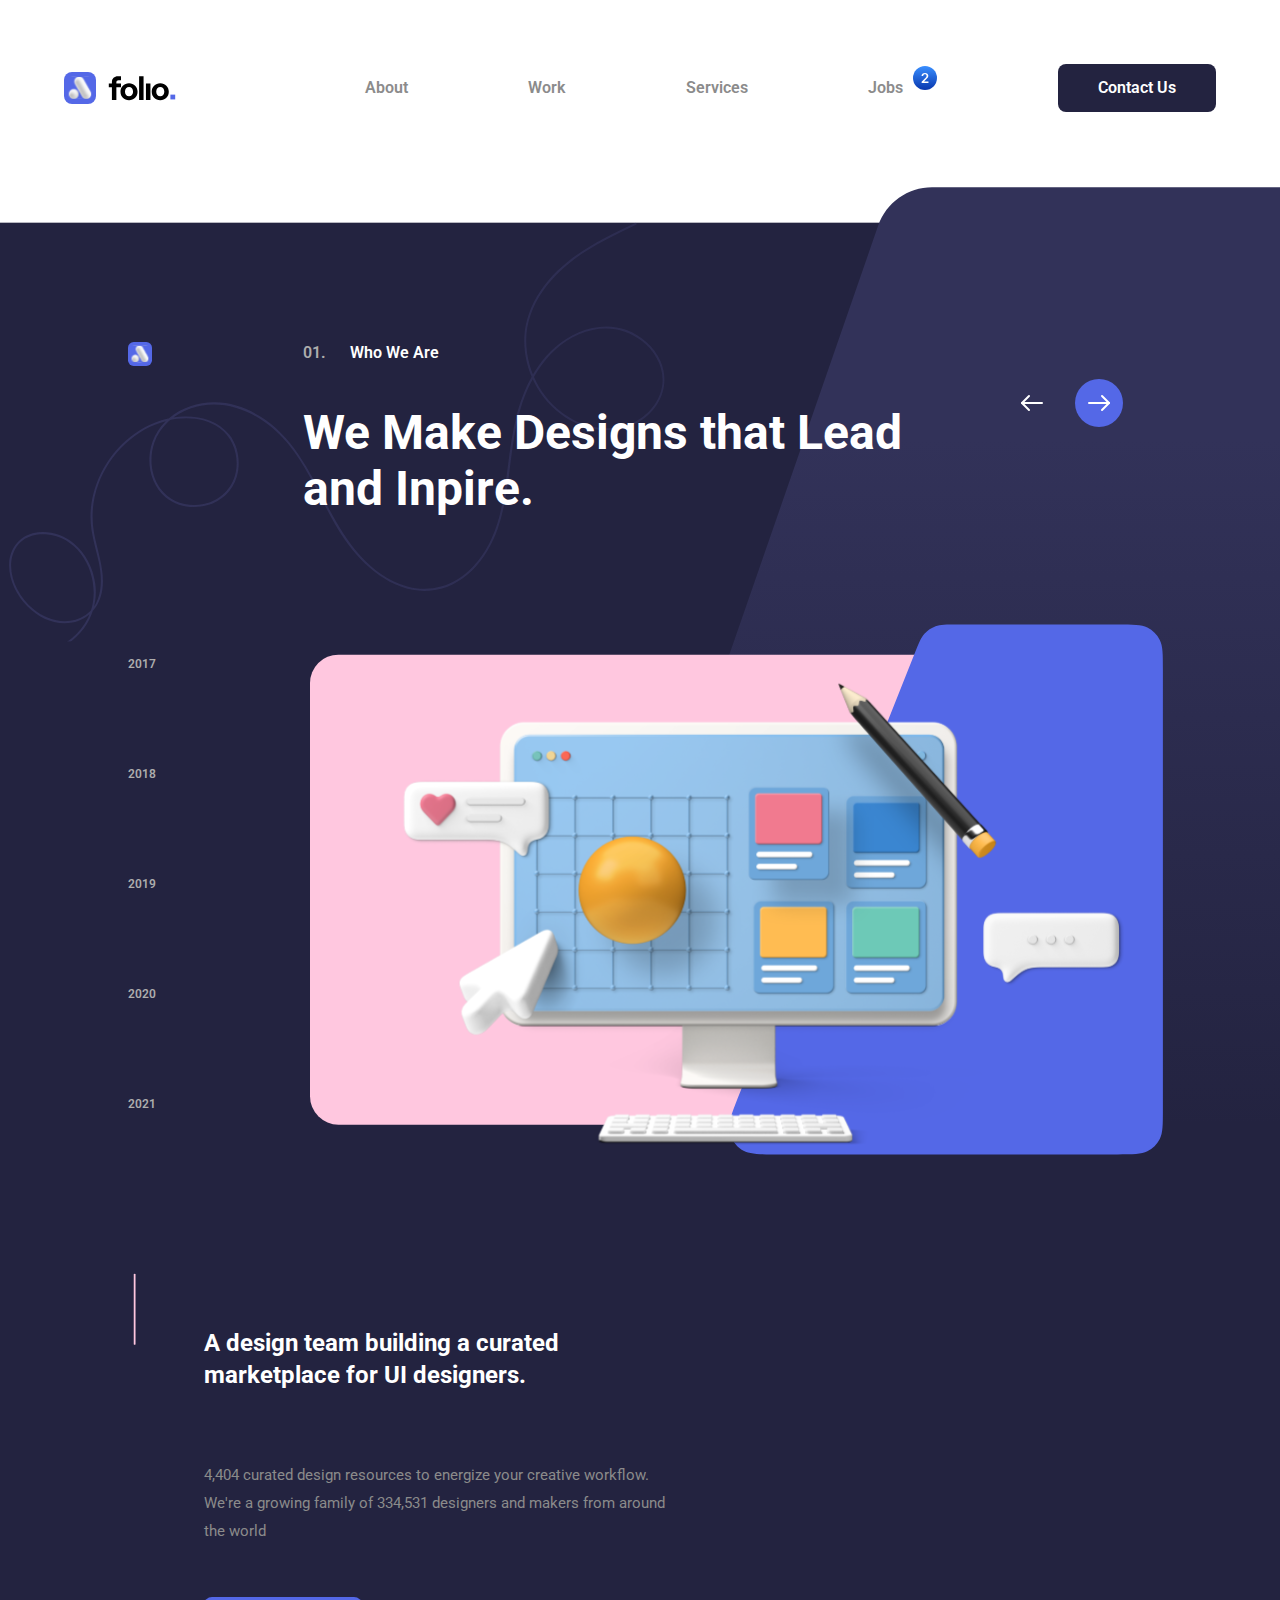
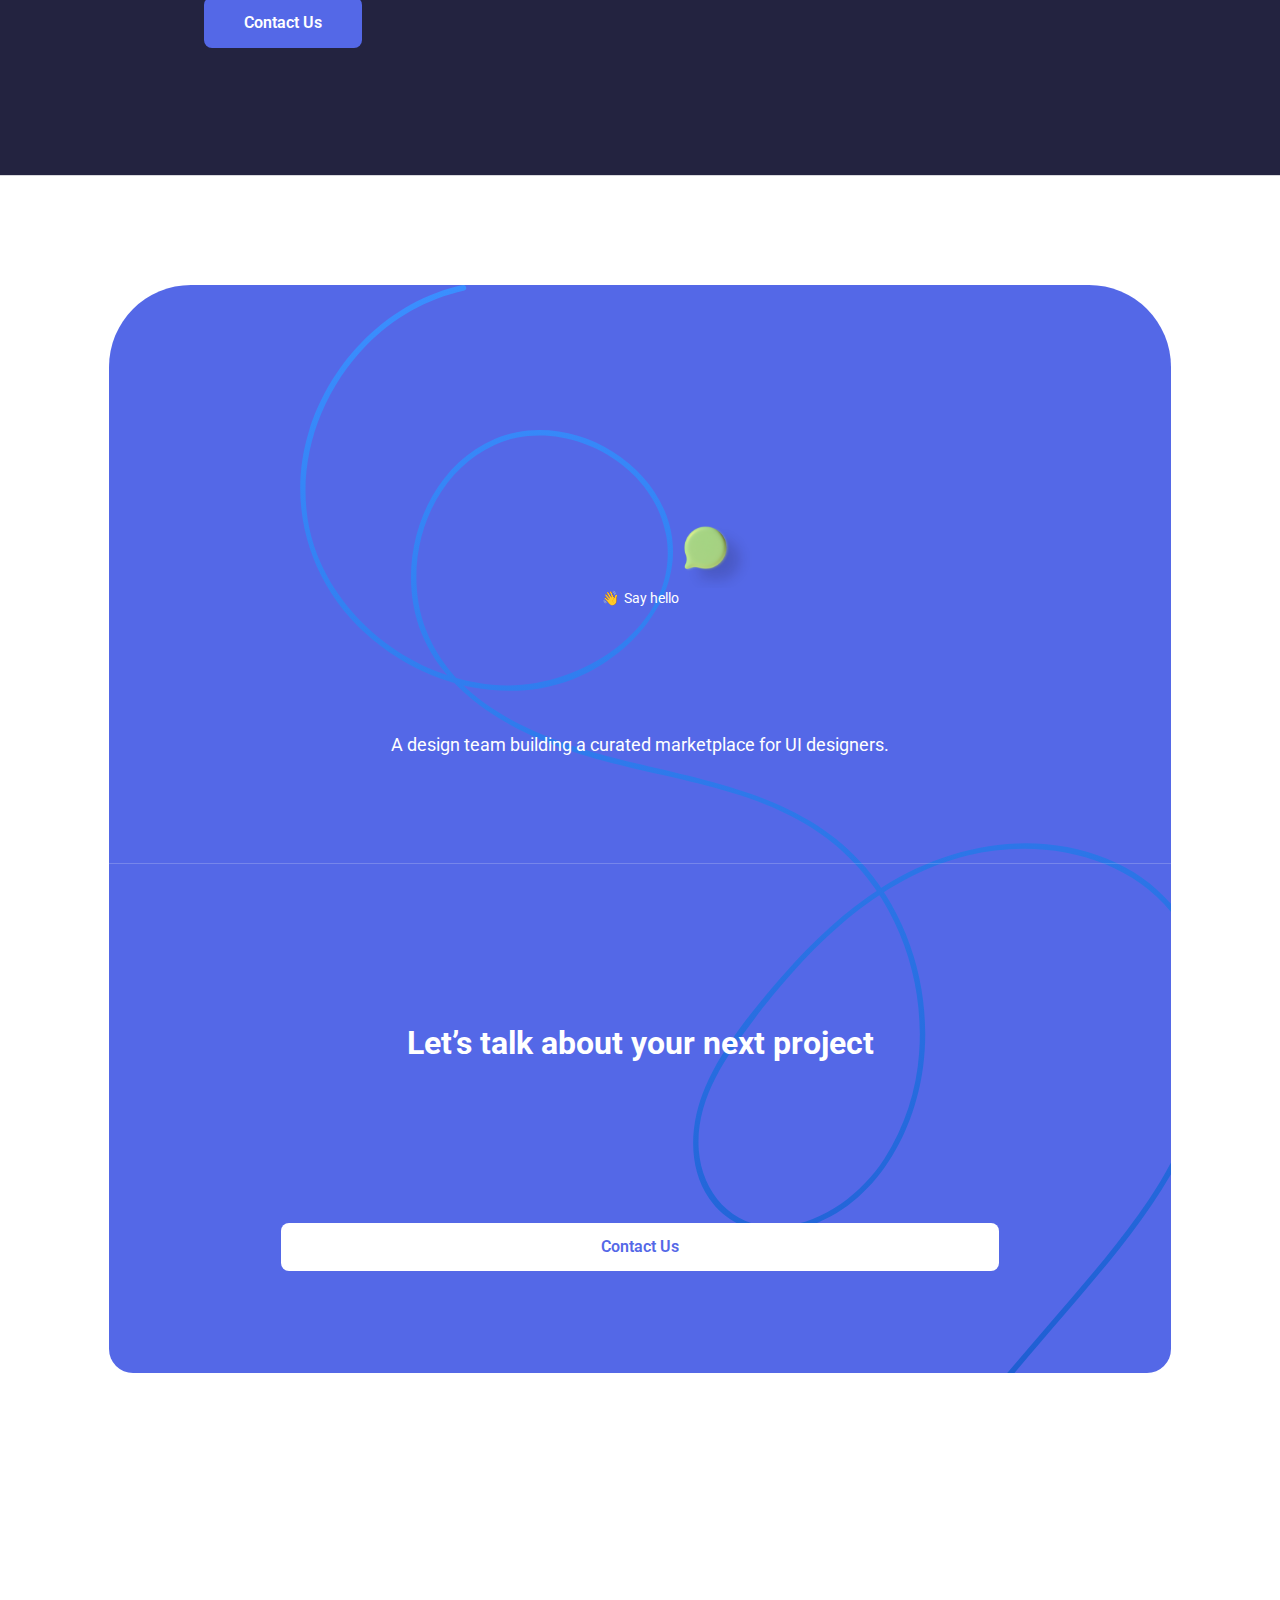
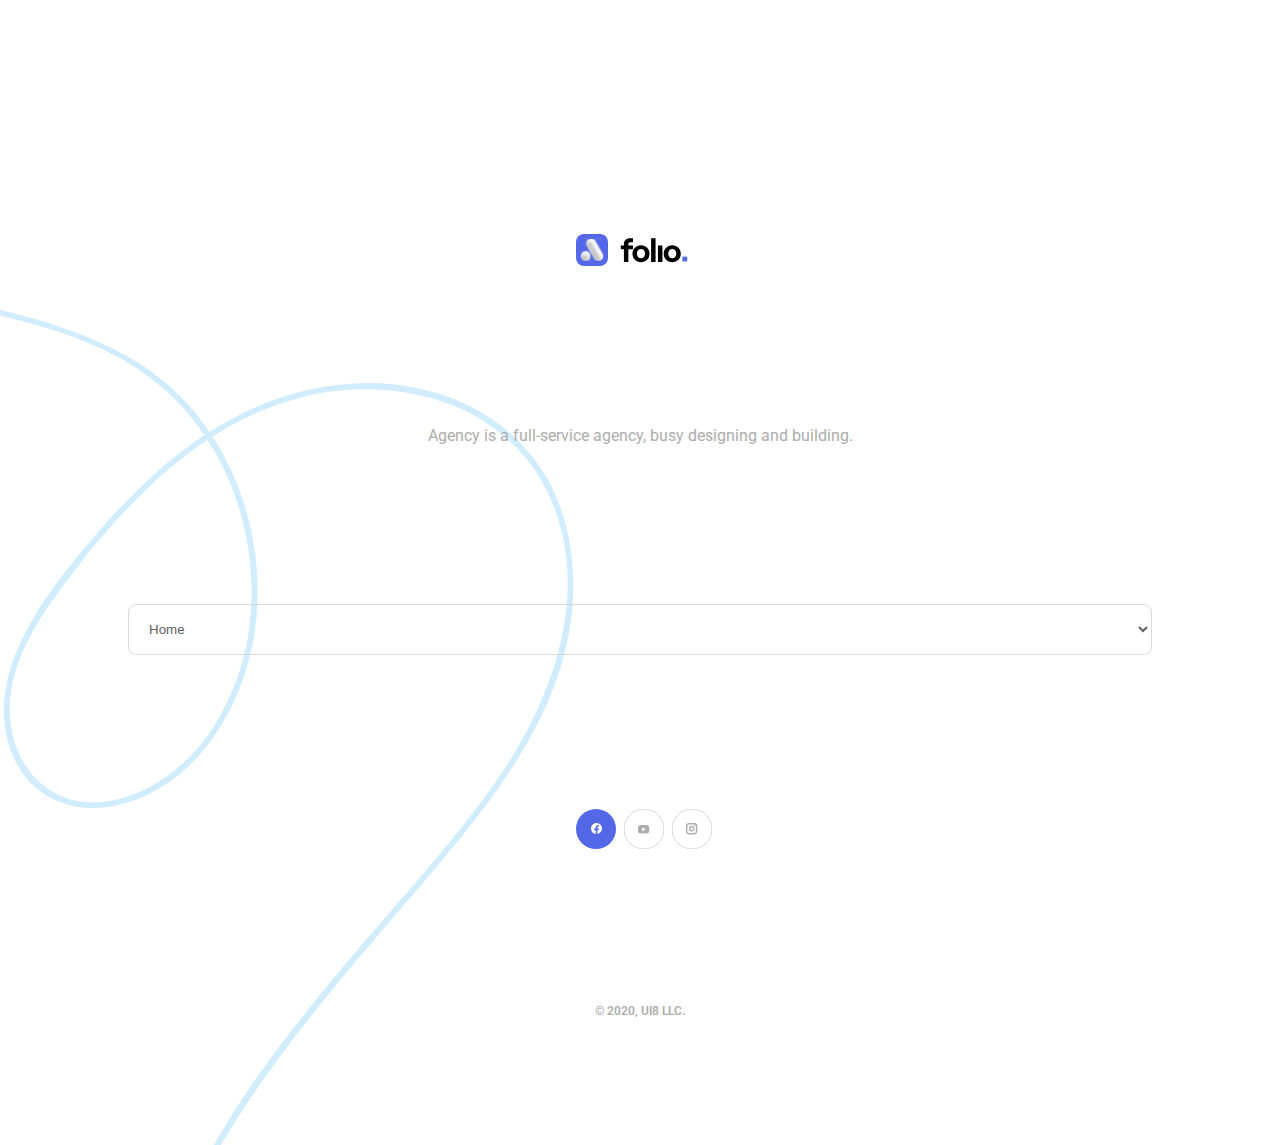
==== commit 4e5344b0: "feat: styling about header for tablet" ====
--- a/about.html
+++ b/about.html
@@ -47,8 +47,12 @@
         <section class="about-section">
 
             <div class="about-header">
-                <span class="about-header__index">01.</span><h4 class="about-header__heading">Who We Are</h4>
+                <div class="about-header__container">
+                    <span class="about-header__index">01.</span>
+                    <h4 class="about-header__heading">Who We Are</h4>
+                </div>
                 <h1 class="about-header__title">We Make Designs that Lead and Inpire.</h1>
+
                 <div class="about-header__buttons">
                     <div class="arrows-buttons">
                         <button class="circular-button">
@@ -58,6 +62,7 @@
                             <div class="button-right"></div>
                         </button>
                     </div>
+                    
                     <select name="year" class="about-header__select">
                         <option value="2017">2017</option>
                         <option value="2018">2018</option>
@@ -65,6 +70,19 @@
                         <option value="2020" selected>2020</option>
                         <option value="2021">2021</option>
                     </select>
+                </div>
+            </div>
+
+            <div class="about-tablet__select">
+                <div class="about-tablet__logo">
+                    <img src="img/logo-symbol.svg" alt="Folio Logo">
+                </div>
+                <div class="about-tablet__container">
+                    <span class="about-tablet__option">2017</span>
+                    <span class="about-tablet__option">2018</span>
+                    <span class="about-tablet__option">2019</span>
+                    <span class="about-tablet__option">2020</span>
+                    <span class="about-tablet__option">2021</span>
                 </div>
             </div>
 
--- a/styles/app.css
+++ b/styles/app.css
@@ -129,6 +129,15 @@
   margin-bottom: 15%;
 }
 
+@media screen and (min-width: 1024px) {
+  .hero-container, .about-container, .jobs-container, .services-container {
+    height: 90vh;
+    background-image: url(../../../img/Hero-BG-Tablet.svg);
+  }
+  .hero-container--margin {
+    margin-bottom: 10%;
+  }
+}
 .header, .menu .menu-header {
   display: flex;
   justify-content: space-between;
@@ -263,6 +272,21 @@
   color: #606060;
 }
 
+@media screen and (min-width: 1024px) {
+  .hero-section {
+    padding: 0 10%;
+  }
+  .hero-section__title {
+    font-size: 4rem;
+    line-height: 4.5rem;
+    width: 50%;
+    padding-top: 3.5%;
+  }
+  .hero-section__text {
+    padding: 3% 0 6% 0;
+    width: 40%;
+  }
+}
 .footer {
   text-align: center;
 }
@@ -377,6 +401,15 @@
   margin-bottom: 15%;
 }
 
+@media screen and (min-width: 1024px) {
+  .hero-container, .about-container, .jobs-container, .services-container {
+    height: 90vh;
+    background-image: url(../../../img/Hero-BG-Tablet.svg);
+  }
+  .hero-container--margin {
+    margin-bottom: 10%;
+  }
+}
 .about-container, .jobs-container, .services-container {
   height: auto;
   background-image: none;
@@ -397,11 +430,29 @@
   color: #606060;
 }
 
+@media screen and (min-width: 1024px) {
+  .hero-section {
+    padding: 0 10%;
+  }
+  .hero-section__title {
+    font-size: 4rem;
+    line-height: 4.5rem;
+    width: 50%;
+    padding-top: 3.5%;
+  }
+  .hero-section__text {
+    padding: 3% 0 6% 0;
+    width: 40%;
+  }
+}
 .about-section {
   background-color: #232340;
 }
 .about-section .about-header {
   padding: 20% 8.5% 10% 8.5%;
+}
+.about-section .about-header__logo {
+  display: none;
 }
 .about-section .about-header__index {
   color: #ADADAD;
@@ -436,7 +487,100 @@
   font-weight: 600;
   border: none;
 }
-
+.about-section .about-tablet__select {
+  display: none;
+}
+
+@media screen and (min-width: 1024px) {
+  .about-section {
+    grid-template-columns: 1fr 1fr 1fr;
+    grid-template-rows: 1fr 1fr 1fr;
+    gap: 0px 0px;
+    display: grid;
+    grid-template-columns: auto 1fr 1fr;
+    grid-template-rows: repeat(3, 1fr);
+    grid-template-areas: "about-select about-header about-header" "about-select about-header about-header" "about-select about-content about-brand";
+    background-color: #FFFFFF;
+    height: 125vw;
+    width: 100vw;
+    background-image: url(../../../img/About-IMG-Tablet.svg);
+    background-repeat: no-repeat;
+    background-size: contain;
+    background-position: 100% 100%;
+  }
+  .about-section .about-header {
+    padding: 15% 8.5% 10% 11.5vw;
+    grid-area: about-header;
+  }
+  .about-section .about-header__logo {
+    display: inline;
+  }
+  .about-section .about-header__index {
+    font-size: 1rem;
+  }
+  .about-section .about-header__heading {
+    font-size: 1rem;
+  }
+  .about-section .about-header__title {
+    font-size: 3rem;
+    line-height: 3.5rem;
+    width: 70%;
+    display: inline-block;
+  }
+  .about-section .about-header__buttons {
+    display: inline-block;
+    padding: 0;
+    position: absolute;
+    margin-top: 2vh;
+  }
+  .about-section .about-header__select {
+    display: none;
+  }
+  .about-tablet__select {
+    display: block !important;
+    grid-area: about-select;
+    padding-left: 10vw;
+  }
+  .about-tablet__select .about-tablet__logo img {
+    margin-top: 13vw;
+  }
+  .about-tablet__select .about-tablet__container {
+    display: flex;
+    flex-direction: column;
+    justify-content: space-around;
+    height: 43vw;
+    margin-top: 18.7vw;
+  }
+  .about-tablet__select .about-tablet__option {
+    color: #ADADAD;
+    font-size: 0.75rem;
+    font-weight: 600;
+  }
+  .about-tablet__select .about-tablet__option:hover {
+    color: #FFFFFF;
+    display: flex;
+    align-items: center;
+    position: relative;
+  }
+  .about-tablet__select .about-tablet__option:hover::before {
+    content: "";
+    display: inline-block;
+    position: absolute;
+    right: 60px;
+    background: url(../../../img/about-line.svg) no-repeat;
+    height: 2px;
+    width: 30px;
+  }
+  .about-tablet__select .about-tablet__option:hover::after {
+    content: "";
+    display: inline-block;
+    position: absolute;
+    left: 35px;
+    background: url(../../../img/about-point-line.svg) no-repeat;
+    height: 15px;
+    width: 150px;
+  }
+}
 .about-image, .about-classification {
   background-image: url(../../../img/About-IMG.svg);
   background-repeat: no-repeat;
@@ -449,6 +593,11 @@
   height: 110vw;
 }
 
+@media screen and (min-width: 1024px) {
+  .about-image, .about-classification {
+    display: none;
+  }
+}
 .about-description {
   padding: 15% 8.5%;
 }
@@ -479,6 +628,15 @@
   margin-bottom: 15%;
 }
 
+@media screen and (min-width: 1024px) {
+  .hero-container, .about-container, .jobs-container, .services-container {
+    height: 90vh;
+    background-image: url(../../../img/Hero-BG-Tablet.svg);
+  }
+  .hero-container--margin {
+    margin-bottom: 10%;
+  }
+}
 .about-container, .jobs-container, .services-container {
   height: auto;
   background-image: none;
@@ -642,6 +800,15 @@
   margin-bottom: 15%;
 }
 
+@media screen and (min-width: 1024px) {
+  .hero-container, .about-container, .jobs-container, .services-container {
+    height: 90vh;
+    background-image: url(../../../img/Hero-BG-Tablet.svg);
+  }
+  .hero-container--margin {
+    margin-bottom: 10%;
+  }
+}
 .about-container, .jobs-container, .services-container {
   height: auto;
   background-image: none;
@@ -799,6 +966,15 @@
   margin-bottom: 15%;
 }
 
+@media screen and (min-width: 1024px) {
+  .hero-container, .about-container, .jobs-container, .services-container {
+    height: 90vh;
+    background-image: url(../../../img/Hero-BG-Tablet.svg);
+  }
+  .hero-container--margin {
+    margin-bottom: 10%;
+  }
+}
 .about-container, .jobs-container, .services-container {
   height: auto;
   background-image: none;
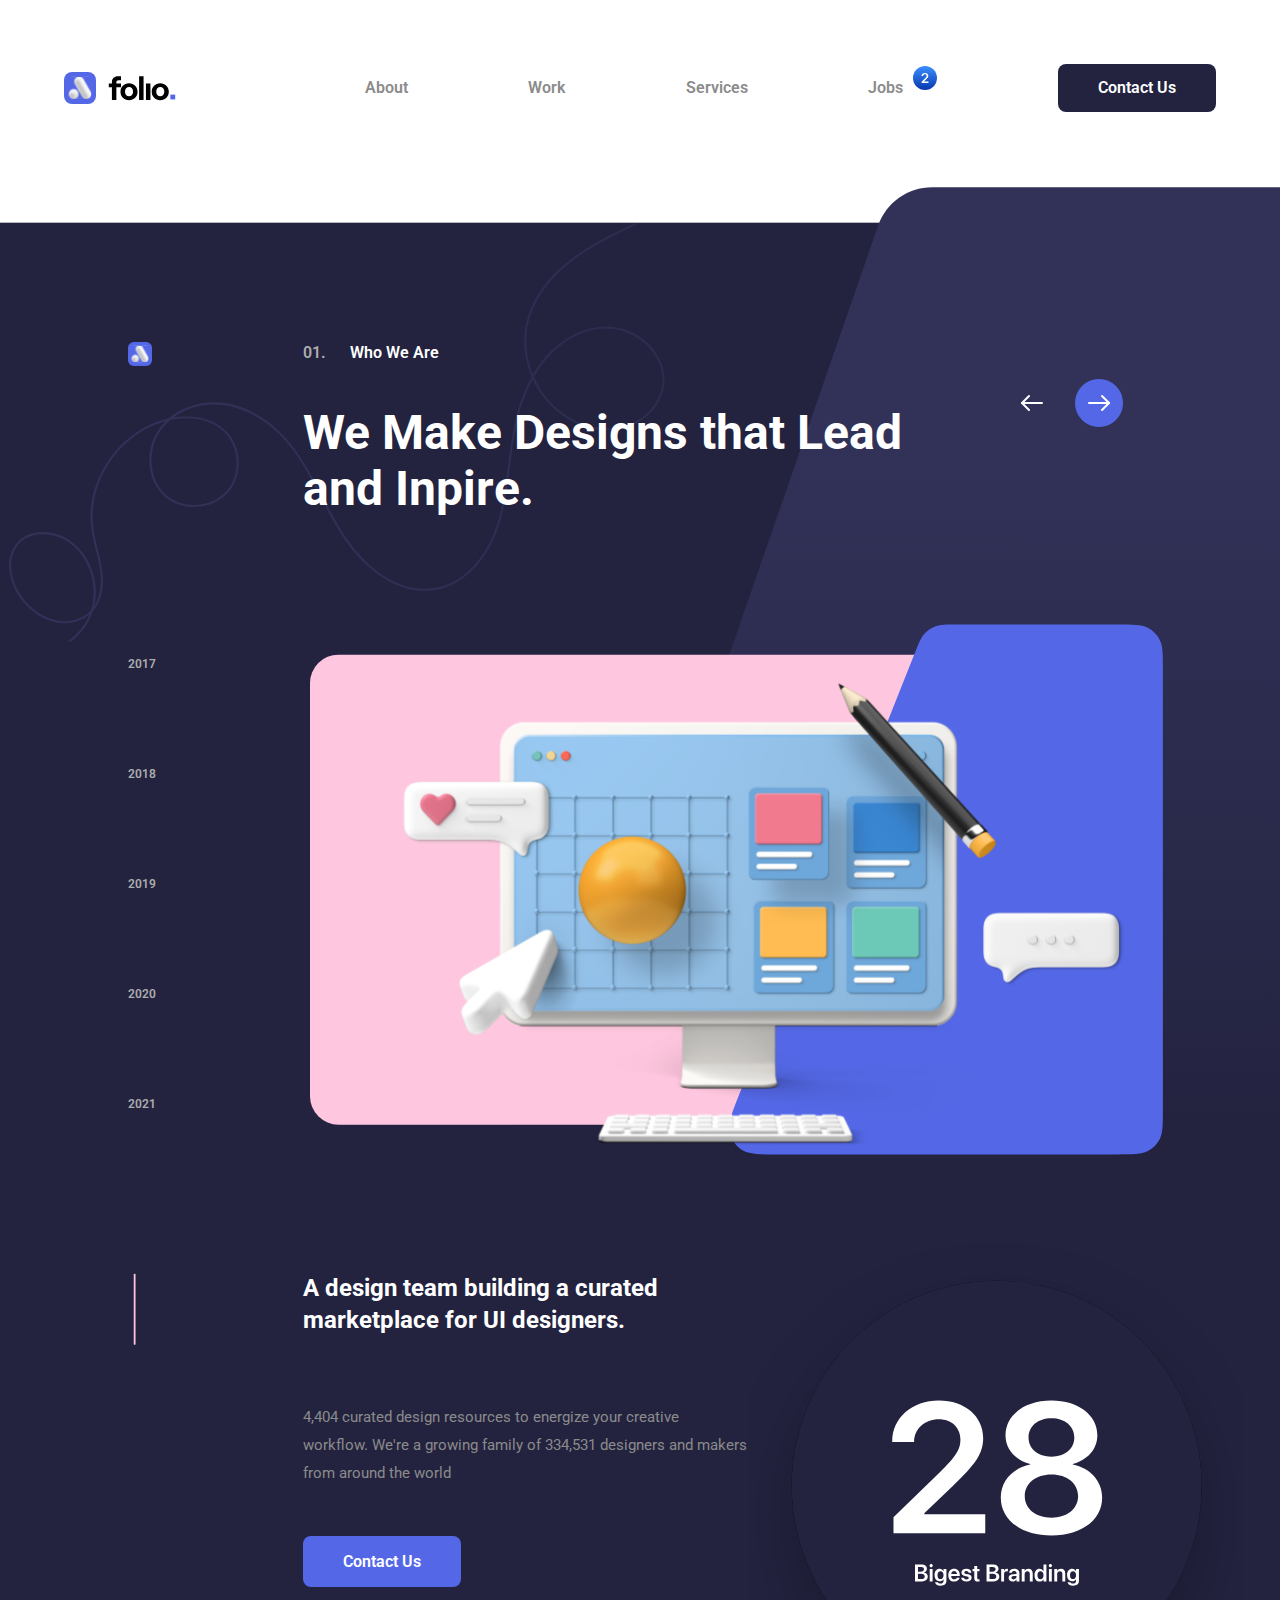
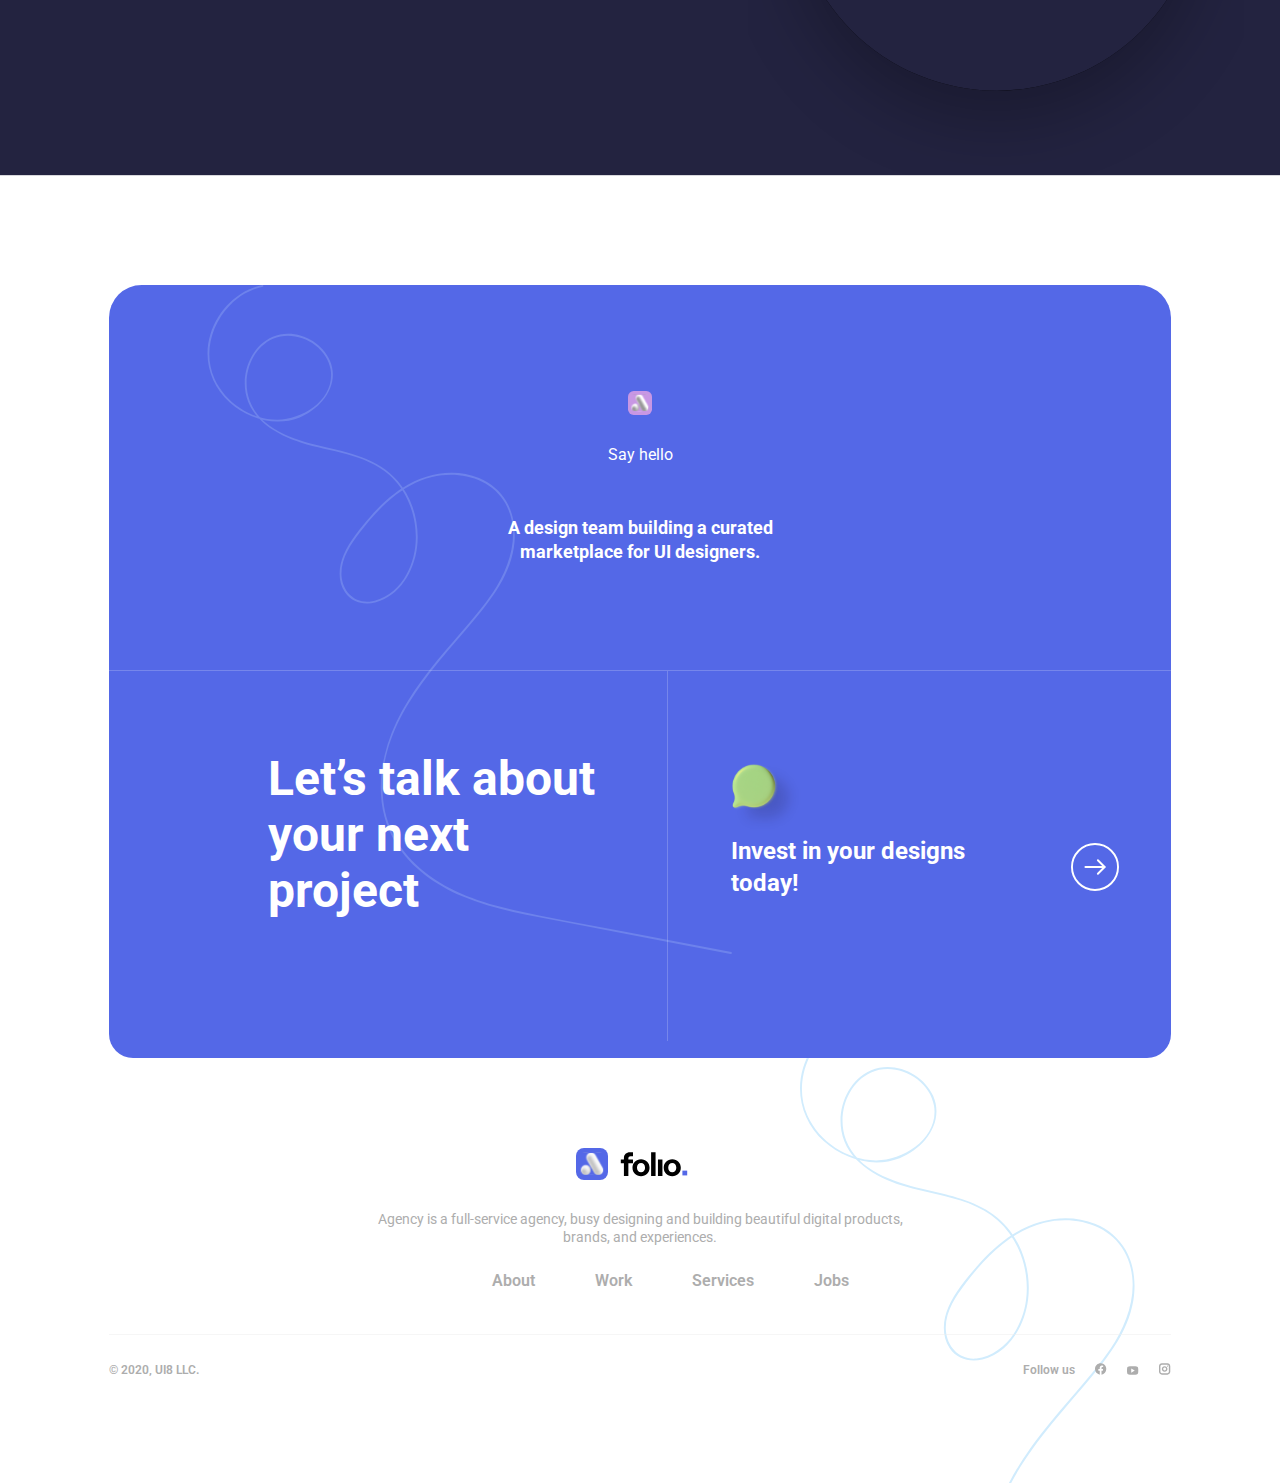
==== commit d97c98f3: "fix: fixed footer on all pages" ====
--- a/about.html
+++ b/about.html
@@ -108,7 +108,11 @@
             </div>
             <div class="footer-contact__about">
                 <h2 class="footer-contact__title">Let’s talk about your next project</h2>
-                <a href="https://www.loremipsum" class="light-button">Contact Us</a>
+                <a href="https://www.loremipsum" class="light-button footer-contact__button">Contact Us</a>
+            </div>
+            <div class="footer-contact__design">
+                <p class="footer-design__text">Invest in your designs today!</p>
+                <a href="https://www.loremipsum" class="footer-design__button"></a>
             </div>
         </section>
         <div class="footer-content">
@@ -123,16 +127,57 @@
             </select>
             <ul class="footer-content__social-list">
                 <li class="footer-content__social-item">
-                    <a href="https://www.loremipsum"><img src="img/facebook-icon.svg" alt="Go Facebook"></a>
+                    <a href="https://www.loremipsum" target="_blank"><img src="img/facebook-icon.svg" alt="Go Facebook"></a>
                 </li>
                 <li class="footer-content__social-item">
-                    <a href="https://www.loremipsum"><img src="img/youtube-icon.svg" alt="Go Youtube"></a>
+                    <a href="https://www.loremipsum" target="_blank"><img src="img/youtube-icon.svg" alt="Go Youtube"></a>
                 </li>
                 <li class="footer-content__social-item">
-                    <a href="https://www.loremipsum"><img src="img/instagran-icon.svg" alt="Go Instagram"></a>
+                    <a href="https://www.loremipsum" target="_blank"><img src="img/instagran-icon.svg" alt="Go Instagram"></a>
                 </li>
             </ul>
             <p class="footer-content__copyright">© 2020, UI8 LLC.</p>
+        </div>
+        <div class="footer-tablet">
+            <img src="img/Logo.svg" alt="Folio Logo" class="footer-tablet__logo">
+            <p class="footer-tablet__text">Agency is a full-service agency, busy designing and building beautiful digital products, brands, and experiences.</p>
+            <ul class="footer-tablet__menu">
+                <li class="footer-tablet__item">
+                    <a href="about.html">About</a>
+                </li>
+                <li class="footer-tablet__item">
+                    <a href="work.html">Work</a>
+                </li>
+                <li class="footer-tablet__item">
+                    <a href="services.html">Services</a>
+                </li>
+                <li class="footer-tablet__item">
+                    <a href="cta.html">Jobs</a>
+                </li>
+            </ul>
+            <div class="footer-tablet__bottom">
+                <p class="footer-tablet__copyright">© 2020, UI8 LLC.</p>
+                <ul class="footer-tablet__social">
+                    <li class="footer-tablet__social-item">
+                        <a href="https://www.loremipsum">Follow us</a>
+                    </li>
+                    <li class="footer-tablet__social-item">
+                        <a href="https://www.loremipsum">
+                            <img src="img/logo-facebook.svg" alt="Go to Facebook">
+                        </a>
+                    </li>
+                    <li class="footer-tablet__social-item">
+                        <a href="https://www.loremipsum">
+                            <img src="img/logo-youtube.svg" alt="Go to Youtube">
+                        </a>
+                    </li>
+                    <li class="footer-tablet__social-item">
+                        <a href="https://www.loremipsum">
+                            <img src="img/logo-instagram.svg" alt="Go to Instagram">
+                        </a>
+                    </li>
+                </ul>
+            </div>
         </div>
     </footer>
 
--- a/styles/app.css
+++ b/styles/app.css
@@ -98,6 +98,15 @@
   margin-bottom: 10%;
 }
 
+@media screen and (min-width: 1024px) {
+  .work__button {
+    position: absolute;
+    width: 12%;
+    padding: 15px !important;
+    top: 25vh;
+    left: 78vw;
+  }
+}
 .button, .footer .footer-contact .light-button, .light-button {
   background-color: #5468E7;
   padding: 1rem 2.5rem;
@@ -115,14 +124,13 @@
   font-weight: 600;
 }
 
-.hero-container, .about-container, .jobs-container, .services-container {
+.hero-container, .about-container {
   height: 100vh;
   width: 100vw;
   background-image: url(../../../img/Hero-BG.svg);
   background-repeat: no-repeat;
   background-size: contain;
   background-position: 100% 100%;
-  width: 100vw;
 }
 
 .hero-container--margin {
@@ -130,7 +138,7 @@
 }
 
 @media screen and (min-width: 1024px) {
-  .hero-container, .about-container, .jobs-container, .services-container {
+  .hero-container, .about-container {
     height: 90vh;
     background-image: url(../../../img/Hero-BG-Tablet.svg);
   }
@@ -327,6 +335,9 @@
   font-size: 1.125rem;
   line-height: 1.5rem;
   padding: 12% 12% 10% 12%;
+  font-weight: 700;
+  margin: 0 auto;
+  width: 57%;
 }
 .footer .footer-contact__title {
   color: #FFFFFF;
@@ -386,15 +397,180 @@
   font-weight: 600;
   color: #ADADAD;
 }
-
-.hero-container, .about-container, .jobs-container, .services-container {
+.footer .footer-contact__design {
+  display: none;
+}
+.footer .footer-tablet {
+  display: none;
+}
+
+@media screen and (min-width: 1024px) {
+  .footer {
+    text-align: center;
+  }
+  .footer .footer-contact {
+    background-image: url(../../../img/Footer-BG-Tablet.svg);
+    margin: 8.5% 8.5% 0;
+    padding: 0;
+    display: grid;
+    grid-template-columns: 1fr 1fr;
+    grid-template-rows: 1fr 1fr;
+    grid-template-areas: "footer-hello footer-hello" "footer-project footer-design";
+  }
+  .footer .footer-contact__hello {
+    grid-area: footer-hello;
+  }
+  .footer .footer-contact__bubble {
+    display: none;
+  }
+  .footer .footer-contact__about {
+    grid-area: footer-project;
+  }
+  .footer .footer-contact__design {
+    display: block;
+    grid-area: footer-design;
+    padding-top: 10vh;
+  }
+  .footer .footer-contact__design .footer-design__text {
+    color: #FFFFFF;
+    font-size: 1.5rem;
+    font-weight: 700;
+    line-height: 2rem;
+    display: inline-block;
+    width: 56%;
+    text-align: left;
+    margin-left: 3vw;
+  }
+  .footer .footer-contact__design .footer-design__text::before {
+    content: "";
+    background-image: url(../../../img/Speach-bubble.svg);
+    background-repeat: no-repeat;
+    background-size: cover;
+    display: block;
+    height: 74px;
+    width: 74px;
+  }
+  .footer .footer-contact__design .footer-design__button {
+    background-image: url(../../../img/button-footer.svg);
+    background-repeat: no-repeat;
+    background-size: cover;
+    width: 48px;
+    height: 48px;
+    display: inline-block;
+    margin-left: 3vw;
+  }
+  .footer .footer-contact__text {
+    font-size: 1rem;
+    display: flex;
+    flex-direction: column;
+    align-items: center;
+    padding-top: 10%;
+  }
+  .footer .footer-contact__text::before {
+    content: "";
+    background-image: url(../../../img/logo-symbol-purple.svg);
+    height: 24px;
+    width: 24px;
+    display: block;
+    margin-bottom: 3vh;
+  }
+  .footer .footer-contact__subtitle {
+    padding: 5% 12% 10% 12%;
+    width: 32%;
+  }
+  .footer .footer-contact__title {
+    font-size: 3rem;
+    line-height: 3.5rem;
+    padding: 15% 10% 23% 30%;
+    text-align: left;
+    width: 65%;
+    border-right: 1px solid rgba(255, 255, 255, 0.2);
+  }
+  .footer .footer-contact__button {
+    display: none !important;
+  }
+  .footer .footer-content {
+    display: none;
+  }
+  .footer .footer-design {
+    display: block;
+  }
+  .footer-tablet {
+    display: block !important;
+    background-image: url(../../../img/Footer-bottom-BG-Tablet.svg);
+    background-repeat: no-repeat;
+    background-size: cover;
+    height: 33.203vw;
+  }
+  .footer-tablet__logo {
+    padding-top: 10vh;
+  }
+  .footer-tablet__text {
+    color: #ADADAD;
+    font-size: 0.875rem;
+    line-height: 1.125rem;
+    width: 42%;
+    margin: 3vh auto;
+  }
+  .footer-tablet__menu {
+    display: flex;
+    align-items: center;
+    justify-content: center;
+  }
+  .footer-tablet__item {
+    margin-left: 60px;
+  }
+  .footer-tablet__item a {
+    text-decoration: none;
+    color: #ADADAD;
+    font-weight: 600;
+  }
+  .footer-tablet__item a:hover {
+    color: #5468E7;
+  }
+  .footer-tablet__bottom {
+    display: flex;
+    align-items: center;
+    justify-content: space-between;
+    margin: 5vh 8.5% 0 8.5%;
+    border-top: 1px solid rgba(237, 237, 237, 0.5);
+    padding-top: 3vh;
+  }
+  .footer-tablet__copyright {
+    color: #ADADAD;
+    font-size: 0.75rem;
+    font-weight: 600;
+  }
+  .footer-tablet__social {
+    display: flex;
+    align-items: center;
+    justify-content: center;
+  }
+  .footer-tablet__social-item {
+    margin-left: 20px;
+  }
+  .footer-tablet__social-item > a {
+    color: #ADADAD;
+    cursor: pointer;
+  }
+  .footer-tablet__social-item > a:hover {
+    color: #5468E7;
+  }
+  .footer-tablet__social-item:first-child {
+    font-size: 0.75rem;
+    font-weight: 600;
+  }
+  .footer-tablet__social-item:first-child a {
+    text-decoration: none;
+  }
+}
+.hero-container, .about-container {
   height: 100vh;
   width: 100vw;
   background-image: url(../../../img/Hero-BG.svg);
   background-repeat: no-repeat;
   background-size: contain;
   background-position: 100% 100%;
-  width: 100vw;
 }
 
 .hero-container--margin {
@@ -402,7 +578,7 @@
 }
 
 @media screen and (min-width: 1024px) {
-  .hero-container, .about-container, .jobs-container, .services-container {
+  .hero-container, .about-container {
     height: 90vh;
     background-image: url(../../../img/Hero-BG-Tablet.svg);
   }
@@ -410,7 +586,7 @@
     margin-bottom: 10%;
   }
 }
-.about-container, .jobs-container, .services-container {
+.about-container {
   height: auto;
   background-image: none;
 }
@@ -497,7 +673,7 @@
     grid-template-rows: 1fr 1fr 1fr;
     gap: 0px 0px;
     display: grid;
-    grid-template-columns: auto 1fr 1fr;
+    grid-template-columns: auto 1fr 0.9fr;
     grid-template-rows: repeat(3, 1fr);
     grid-template-areas: "about-select about-header about-header" "about-select about-header about-header" "about-select about-content about-brand";
     background-color: #FFFFFF;
@@ -561,6 +737,7 @@
     display: flex;
     align-items: center;
     position: relative;
+    cursor: pointer;
   }
   .about-tablet__select .about-tablet__option:hover::before {
     content: "";
@@ -597,6 +774,12 @@
   .about-image, .about-classification {
     display: none;
   }
+  .about-classification {
+    display: block;
+    background-image: url(../../../img/Brand-class.svg);
+    height: 100%;
+    grid-area: about-brand;
+  }
 }
 .about-description {
   padding: 15% 8.5%;
@@ -614,38 +797,32 @@
   padding: 15% 0 15%;
 }
 
-.hero-container, .about-container, .jobs-container, .services-container {
-  height: 100vh;
+@media screen and (min-width: 1024px) {
+  .about-description {
+    grid-area: about-content;
+    padding: 5% 0 0 11.5vw;
+  }
+}
+.services-container {
+  background-image: url(../../../img/Services-BG.svg);
+  background-size: cover;
+  background-position: 100% 35%;
+  background-repeat: no-repeat;
+  height: auto;
   width: 100vw;
-  background-image: url(../../../img/Hero-BG.svg);
-  background-repeat: no-repeat;
-  background-size: contain;
-  background-position: 100% 100%;
-  width: 100vw;
-}
-
-.hero-container--margin {
-  margin-bottom: 15%;
-}
-
-@media screen and (min-width: 1024px) {
-  .hero-container, .about-container, .jobs-container, .services-container {
-    height: 90vh;
-    background-image: url(../../../img/Hero-BG-Tablet.svg);
-  }
-  .hero-container--margin {
-    margin-bottom: 10%;
-  }
-}
-.about-container, .jobs-container, .services-container {
-  height: auto;
-  background-image: none;
-}
-
-.services-container {
-  background-image: url(../../../img/Services-BG.svg) !important;
-}
-
+}
+
+@media screen and (min-width: 1024px) {
+  .services-container {
+    background-image: none;
+  }
+  .services-section {
+    background-image: url(../../../img/Services-BG-Tablet.svg);
+    background-size: cover;
+    background-repeat: no-repeat;
+    height: auto;
+  }
+}
 .services-header {
   padding: 5% 8.5% 6% 8.5%;
 }
@@ -676,6 +853,55 @@
   padding: 10% 0;
 }
 
+@media screen and (min-width: 1024px) {
+  .services-header {
+    padding: 11% 8.5% 9% 24.5vw;
+  }
+  .services-header__index {
+    color: #5468E7;
+    font-size: 0.875rem;
+    font-weight: 600;
+  }
+  .services-header__heading {
+    display: inline;
+    color: #5468E7;
+    font-size: 0.875rem;
+    font-weight: 600;
+    margin-left: 20px;
+  }
+  .services-header__button {
+    width: 26%;
+    margin-top: 10%;
+  }
+  .services-header__index {
+    font-size: 1rem;
+    position: relative;
+  }
+  .services-header__index::before {
+    content: "";
+    background-image: url(../../../img/logo-symbol-purple.svg);
+    height: 24px;
+    width: 24px;
+    position: absolute;
+    left: -160px;
+    bottom: -10px;
+  }
+  .services-header__heading {
+    font-size: 1rem;
+  }
+  .services-header__title {
+    font-size: 3rem;
+    line-height: 3.5rem;
+    width: 75%;
+  }
+  .services-header__buttons {
+    padding: 0;
+    display: inline-block;
+    position: absolute;
+    top: 35vh;
+    right: 8vw;
+  }
+}
 .services-objectives {
   margin: 0 8.5% 20%;
 }
@@ -686,7 +912,7 @@
   justify-content: center;
   align-items: center;
   border-radius: 32px;
-  box-shadow: 0px 9px 0px 1px #EDEDED, 0px 0px 0px 1px #EDEDED, 0px 0px 50px 0px rgba(0, 0, 0, 0.1);
+  box-shadow: 0px 9px 0px 1px rgba(237, 237, 237, 0.5), 0px 0px 0px 1px rgba(237, 237, 237, 0.5), 0px 0px 50px 0px rgba(0, 0, 0, 0.1);
   margin-bottom: 8%;
 }
 .services-objectives__card h5 {
@@ -732,6 +958,37 @@
   color: #FFFFFF;
 }
 
+@media screen and (min-width: 1024px) {
+  .services-objectives {
+    margin: 0 8.5% 16%;
+    display: flex;
+    justify-content: space-between;
+  }
+  .services-objectives__card {
+    height: 40.5vh;
+    width: 21vw;
+    margin-bottom: 0;
+  }
+  .services-objectives__card:not(:first-child):not(:last-child) {
+    border-radius: 0;
+    box-shadow: 0px -1px 0px 0px rgba(237, 237, 237, 0.5), 0px 1px 0px 0px rgba(237, 237, 237, 0.5), 0px 9px 0px 0px rgba(237, 237, 237, 0.5);
+  }
+  .services-objectives__card:first-child {
+    border-radius: 32px 0 0 32px;
+  }
+  .services-objectives__card:last-child {
+    border-radius: 0 32px 32px 0;
+    box-shadow: 1px -1px 0px 0px rgba(237, 237, 237, 0.5), 1px 9px 0px 0px rgba(237, 237, 237, 0.5);
+  }
+  .services-objectives__card h5 {
+    flex-direction: column;
+    gap: 35px;
+  }
+  .services-objectives__card:hover {
+    border-radius: 32px !important;
+    transform: scale(1.1, 1.1);
+  }
+}
 .services-achievement {
   margin: 0 8.5%;
 }
@@ -786,14 +1043,56 @@
   width: 85vw;
 }
 
-.hero-container, .about-container, .jobs-container, .services-container {
+@media screen and (min-width: 1024px) {
+  .services-achievement {
+    margin: 0 8.5%;
+    display: grid;
+    grid-template-columns: 1fr 1fr;
+    grid-template-rows: 1fr 1fr 1fr;
+    grid-template-areas: "achievement-image achievement-content" "achievement-image achievement-content" "achievement-image achievement-content";
+  }
+  .services-achievement__content {
+    grid-area: achievement-content;
+    margin-top: 7vh;
+  }
+  .services-achievement__index {
+    font-size: 1rem;
+    padding-top: 10px;
+    position: relative;
+    margin-left: 13vw;
+  }
+  .services-achievement__index::before {
+    content: "";
+    background-image: url(../../../img/logo-symbol.svg);
+    height: 24px;
+    width: 24px;
+    position: absolute;
+    left: -130px;
+    bottom: 0px;
+  }
+  .services-achievement__heading {
+    font-size: 1rem;
+  }
+  .services-achievement__title {
+    padding: 10% 0 20% 0;
+  }
+  .services-achievement__text {
+    font-size: 1.125rem;
+  }
+  .services-achievement__carousel {
+    grid-area: achievement-image;
+  }
+  .services-achievement__image {
+    width: 35vw;
+  }
+}
+.hero-container, .about-container {
   height: 100vh;
   width: 100vw;
   background-image: url(../../../img/Hero-BG.svg);
   background-repeat: no-repeat;
   background-size: contain;
   background-position: 100% 100%;
-  width: 100vw;
 }
 
 .hero-container--margin {
@@ -801,7 +1100,7 @@
 }
 
 @media screen and (min-width: 1024px) {
-  .hero-container, .about-container, .jobs-container, .services-container {
+  .hero-container, .about-container {
     height: 90vh;
     background-image: url(../../../img/Hero-BG-Tablet.svg);
   }
@@ -809,7 +1108,7 @@
     margin-bottom: 10%;
   }
 }
-.about-container, .jobs-container, .services-container {
+.about-container {
   height: auto;
   background-image: none;
 }
@@ -846,6 +1145,35 @@
   color: #606060;
 }
 
+@media screen and (min-width: 1024px) {
+  .work-header {
+    padding: 0 0 0 21vw;
+  }
+  .work-header__index {
+    font-size: 1rem;
+    position: relative;
+  }
+  .work-header__index::before {
+    content: "";
+    background-image: url(../../../../img/logo-symbol.svg);
+    height: 24px;
+    width: 24px;
+    position: absolute;
+    right: 12.5vw;
+  }
+  .work-header__heading {
+    font-size: 1rem;
+  }
+  .work-header__title {
+    font-size: 4rem;
+    line-height: 3.5rem;
+    padding: 5% 10% 0 0;
+  }
+  .work-header__text {
+    padding: 5% 0;
+    width: 45%;
+  }
+}
 .portfolio {
   padding: 12% 8.5% 0;
 }
@@ -917,6 +1245,186 @@
   padding-bottom: 10%;
 }
 
+@media screen and (min-width: 1024px) {
+  .portfolio {
+    padding: 0;
+  }
+  .portfolio__card--featured {
+    position: relative;
+  }
+  .portfolio__card--featured .portfolio__content {
+    position: absolute;
+    top: 14vw;
+    margin-left: 8.5%;
+  }
+  .portfolio__card--featured .portfolio__content::before {
+    content: "";
+    background-image: url(../../../img/feature-button.svg);
+    display: block;
+    height: 29px;
+    width: 151px;
+    position: absolute;
+    top: 5vh;
+  }
+  .portfolio__card--featured .portfolio__content > .portfolio__title {
+    visibility: hidden;
+  }
+  .portfolio__card--featured .portfolio__content > .portfolio__title::before {
+    visibility: visible;
+    content: "Sapiens: The Free Character Builder App.";
+    font-size: 2rem;
+    line-height: 2.5rem;
+    display: inline-block;
+    width: 42%;
+  }
+  .portfolio__card--featured .portfolio__content > .portfolio__text {
+    visibility: hidden;
+  }
+  .portfolio__card--featured .portfolio__content > .portfolio__text::before {
+    visibility: visible;
+    content: "Beautiful library of modular, component-based character illustrations free to use for all your personal or client projects.";
+    display: inline-block;
+    width: 25%;
+    margin-top: -9vh;
+  }
+  .portfolio__card--featured .circular-button--featured {
+    position: absolute;
+    top: 25vw;
+    right: 20vw;
+  }
+  .portfolio__image--featured {
+    background-image: url(../../../img/Work-featured-card-Tablet.svg);
+    height: 71vw;
+    margin-top: -14.5vh;
+  }
+  .portfolio__card--flex {
+    display: flex;
+    flex-direction: column;
+  }
+  .portfolio__card--flex > .portfolio__title {
+    order: -1;
+  }
+  .portfolio__card--flex > .portfolio__text {
+    padding: 0;
+  }
+  .portfolio .portfolio__card--first {
+    width: 50vw;
+    margin: -15vh 0 0 41.5vw;
+    position: relative;
+  }
+  .portfolio .portfolio__card--first .portfolio__image--first {
+    background-image: url(../../../img/work-card2-bg.svg);
+    height: 40vw;
+  }
+  .portfolio .portfolio__card--first > .portfolio__title {
+    font-size: 2rem;
+    margin-left: 23vw;
+    margin-bottom: -7vh;
+    visibility: hidden;
+  }
+  .portfolio .portfolio__card--first > .portfolio__title::before {
+    visibility: visible;
+    content: "Bento Vol.2";
+    position: absolute;
+  }
+  .portfolio .portfolio__card--first > .portfolio__text {
+    margin-left: 23vw;
+    margin-top: -3vw;
+    width: 55%;
+  }
+  .portfolio .portfolio__card--first > .circular-button-light {
+    position: absolute;
+    left: 47.5vw;
+    top: 30vw;
+  }
+  .portfolio .portfolio__card--second {
+    width: 50vw;
+    margin: -40vh 0 0 8.5%;
+    position: relative;
+  }
+  .portfolio .portfolio__card--second .portfolio__image--second {
+    background-image: url(../../../img/work-card3-bg.svg);
+    height: 34.7vw;
+    width: 32vw;
+  }
+  .portfolio .portfolio__card--second > .portfolio__title {
+    font-size: 2rem;
+    visibility: hidden;
+    margin-bottom: 3vh;
+  }
+  .portfolio .portfolio__card--second > .portfolio__title::before {
+    visibility: visible;
+    content: "Bento 3D Illustration";
+    position: absolute;
+  }
+  .portfolio .portfolio__card--second > .portfolio__text {
+    width: 55%;
+    margin-top: 3vh;
+  }
+  .portfolio .portfolio__card--second > .circular-button-light {
+    position: relative;
+    left: 29.3vw;
+    bottom: 18.5vw;
+  }
+  .portfolio .portfolio__card--third {
+    width: 50vw;
+    margin: -20vh 0 0 50vw;
+    position: relative;
+  }
+  .portfolio .portfolio__card--third .portfolio__image--third {
+    background-image: url(../../../img/work-card4-bg.svg);
+    height: 35.2vw;
+    width: 32vw;
+  }
+  .portfolio .portfolio__card--third > .portfolio__title {
+    font-size: 2rem;
+    visibility: hidden;
+    margin-bottom: 3vh;
+  }
+  .portfolio .portfolio__card--third > .portfolio__title::before {
+    visibility: visible;
+    content: "Bento Vol.3";
+    position: absolute;
+  }
+  .portfolio .portfolio__card--third > .portfolio__text {
+    width: 55%;
+    margin-top: 3vh;
+  }
+  .portfolio .portfolio__card--third > .circular-button-light {
+    position: relative;
+    left: 29.3vw;
+    bottom: 20.5vw;
+  }
+  .portfolio .portfolio__card--fourth {
+    width: 50vw;
+    margin: -55vh 0 0 16vw;
+    position: relative;
+  }
+  .portfolio .portfolio__card--fourth .portfolio__image--fourth {
+    background-image: url(../../../img/work-card5-bg.svg);
+    height: 35.2vw;
+    width: 25.4vw;
+  }
+  .portfolio .portfolio__card--fourth > .portfolio__title {
+    font-size: 2rem;
+    visibility: hidden;
+    margin-bottom: 3vh;
+  }
+  .portfolio .portfolio__card--fourth > .portfolio__title::before {
+    visibility: visible;
+    content: "Sapiens Man";
+    position: absolute;
+  }
+  .portfolio .portfolio__card--fourth > .portfolio__text {
+    width: 55%;
+    margin-top: 3vh;
+  }
+  .portfolio .portfolio__card--fourth > .circular-button-light {
+    position: relative;
+    left: 22.8vw;
+    bottom: 22vw;
+  }
+}
 .cta-section {
   background-image: url(../../../img/Cta-IMG.svg);
   background-repeat: no-repeat;
@@ -925,6 +1433,12 @@
   height: 261vw;
 }
 
+@media screen and (min-width: 1024px) {
+  .cta-section {
+    background-image: url(../../../img/Cta-IMG-Tablet.svg);
+    height: 68vw;
+  }
+}
 .cta-header {
   padding: 15% 0 0 20%;
 }
@@ -952,38 +1466,51 @@
   padding: 10% 10% 0 0;
 }
 
-.hero-container, .about-container, .jobs-container, .services-container {
-  height: 100vh;
-  width: 100vw;
-  background-image: url(../../../img/Hero-BG.svg);
-  background-repeat: no-repeat;
-  background-size: contain;
-  background-position: 100% 100%;
-  width: 100vw;
-}
-
-.hero-container--margin {
-  margin-bottom: 15%;
-}
-
-@media screen and (min-width: 1024px) {
-  .hero-container, .about-container, .jobs-container, .services-container {
-    height: 90vh;
-    background-image: url(../../../img/Hero-BG-Tablet.svg);
-  }
-  .hero-container--margin {
-    margin-bottom: 10%;
-  }
-}
-.about-container, .jobs-container, .services-container {
-  height: auto;
-  background-image: none;
-}
-
+@media screen and (min-width: 1024px) {
+  .cta-header {
+    padding: 17% 0 0 52.1%;
+  }
+  .cta-header__index {
+    font-size: 1rem;
+  }
+  .cta-header__heading {
+    font-size: 1rem;
+  }
+  .cta-header__title {
+    padding: 6% 10% 0 0;
+    width: 52.5%;
+  }
+  .cta-header__button {
+    width: 16%;
+    margin-top: 7%;
+  }
+}
 .jobs-container {
   background-image: url("../../../img/Jobs-BG.svg");
-}
-
+  background-size: cover;
+  background-position: 100% 35%;
+  background-repeat: no-repeat;
+  height: auto;
+  width: 100vw;
+}
+
+@media screen and (min-width: 1024px) {
+  .jobs-container {
+    background-image: none;
+  }
+  .jobs-section {
+    display: grid;
+    grid-template-columns: 1fr 1fr;
+    background-image: url("../../../img/Jobs-BG-Tablet.svg");
+    background-size: cover;
+    background-position: 100% 100%;
+    background-repeat: no-repeat;
+    height: auto;
+    width: 100vw;
+    height: 84vw;
+    padding-top: 10vh;
+  }
+}
 .jobs-header {
   padding: 0 8.5%;
 }
@@ -1016,6 +1543,51 @@
   color: #606060;
 }
 
+@media screen and (min-width: 1024px) {
+  .jobs-header {
+    padding: 1vh 8.5% 0 18vw;
+  }
+  .jobs-header__index {
+    color: #5468E7;
+    font-size: 0.875rem;
+    font-weight: 600;
+  }
+  .jobs-header__heading {
+    display: inline;
+    color: #5468E7;
+    font-size: 0.875rem;
+    font-weight: 600;
+    margin-left: 20px;
+  }
+  .jobs-header__button {
+    width: 26%;
+    margin-top: 10%;
+  }
+  .jobs-header__index {
+    font-size: 1rem;
+    position: relative;
+  }
+  .jobs-header__index::before {
+    content: "";
+    background-image: url(../../../../img/logo-symbol.svg);
+    height: 24px;
+    width: 24px;
+    position: absolute;
+    right: 8vw;
+  }
+  .jobs-header__heading {
+    font-size: 1rem;
+    margin-left: 20px;
+  }
+  .jobs-header__title {
+    font-size: 4.75rem;
+    padding: 16% 10% 10% 0;
+  }
+  .jobs-header__text {
+    padding: 12% 0;
+    width: 100%;
+  }
+}
 .jobs-cards {
   padding: 10% 8.5% 3%;
 }
@@ -1025,9 +1597,10 @@
   justify-content: center;
   background-color: #FFFFFF;
   height: 23.4vh;
+  width: 83vw;
   border-radius: 24px;
   margin-bottom: 8%;
-  box-shadow: 0px 0px 0px 1px #EDEDED, 0px 0px 50px 0px rgba(0, 0, 0, 0.1);
+  box-shadow: 0px 0px 0px 1px rgba(237, 237, 237, 0.5), 0px 0px 50px 0px rgba(0, 0, 0, 0.1);
 }
 .jobs-cards .job-card__content {
   padding-left: 15%;
@@ -1039,15 +1612,20 @@
 }
 .jobs-cards .job-card__experience {
   color: #606060;
-  padding-top: 8%;
+  padding-top: 2vh;
 }
 .jobs-cards .job-card__link img {
-  padding-top: 8%;
+  padding-top: 2vh;
 }
 .jobs-cards .job-card:hover {
-  background: url(../../../img/Jobs-card-selected.svg) no-repeat;
-  background-size: 100% 100%;
+  background-image: url(../../../img/Jobs-card-selected.svg);
+  background-repeat: no-repeat;
+  background-size: contain;
+  background-position: right;
+  background-color: #232340;
   width: 93vw;
+  border-bottom-right-radius: 0;
+  border-top-right-radius: 0;
 }
 .jobs-cards .job-card:hover h5 {
   color: #FFFFFF;
@@ -1072,4 +1650,53 @@
   height: 24px;
   width: 24px;
   display: inline-block;
+}
+@media screen and (max-width: 374px) {
+  .jobs-cards > .job-card:first-child h5 {
+    gap: 1px;
+  }
+}
+.jobs-cards > .job-card:last-child h5 {
+  display: flex;
+  align-items: center;
+  gap: 15px;
+}
+.jobs-cards > .job-card:last-child h5::after {
+  content: "";
+  background-image: url("../../../img/jobs-notification-2.svg");
+  background-repeat: no-repeat;
+  height: 25px;
+  width: 24px;
+  display: inline-block;
+}
+@media screen and (max-width: 374px) {
+  .jobs-cards > .job-card:last-child h5 {
+    gap: 1px;
+  }
+}
+
+@media screen and (min-width: 1024px) {
+  .jobs-cards {
+    padding: 0;
+  }
+  .jobs-cards .job-card {
+    height: 20.5vh;
+    width: 39vw;
+  }
+  .jobs-cards .job-card:hover {
+    width: 49vw;
+  }
+  .jobs-cards .job-card:hover h5 {
+    color: #FFFFFF;
+    font-size: 1.5rem;
+  }
+  .jobs-cards .job-card:hover p {
+    font-size: 1rem;
+  }
+  .jobs-header__button {
+    background-image: url(../../../img/avaliable-jobs.svg);
+    width: 150px;
+    height: 44px;
+    display: block;
+  }
 }/*# sourceMappingURL=app.css.map */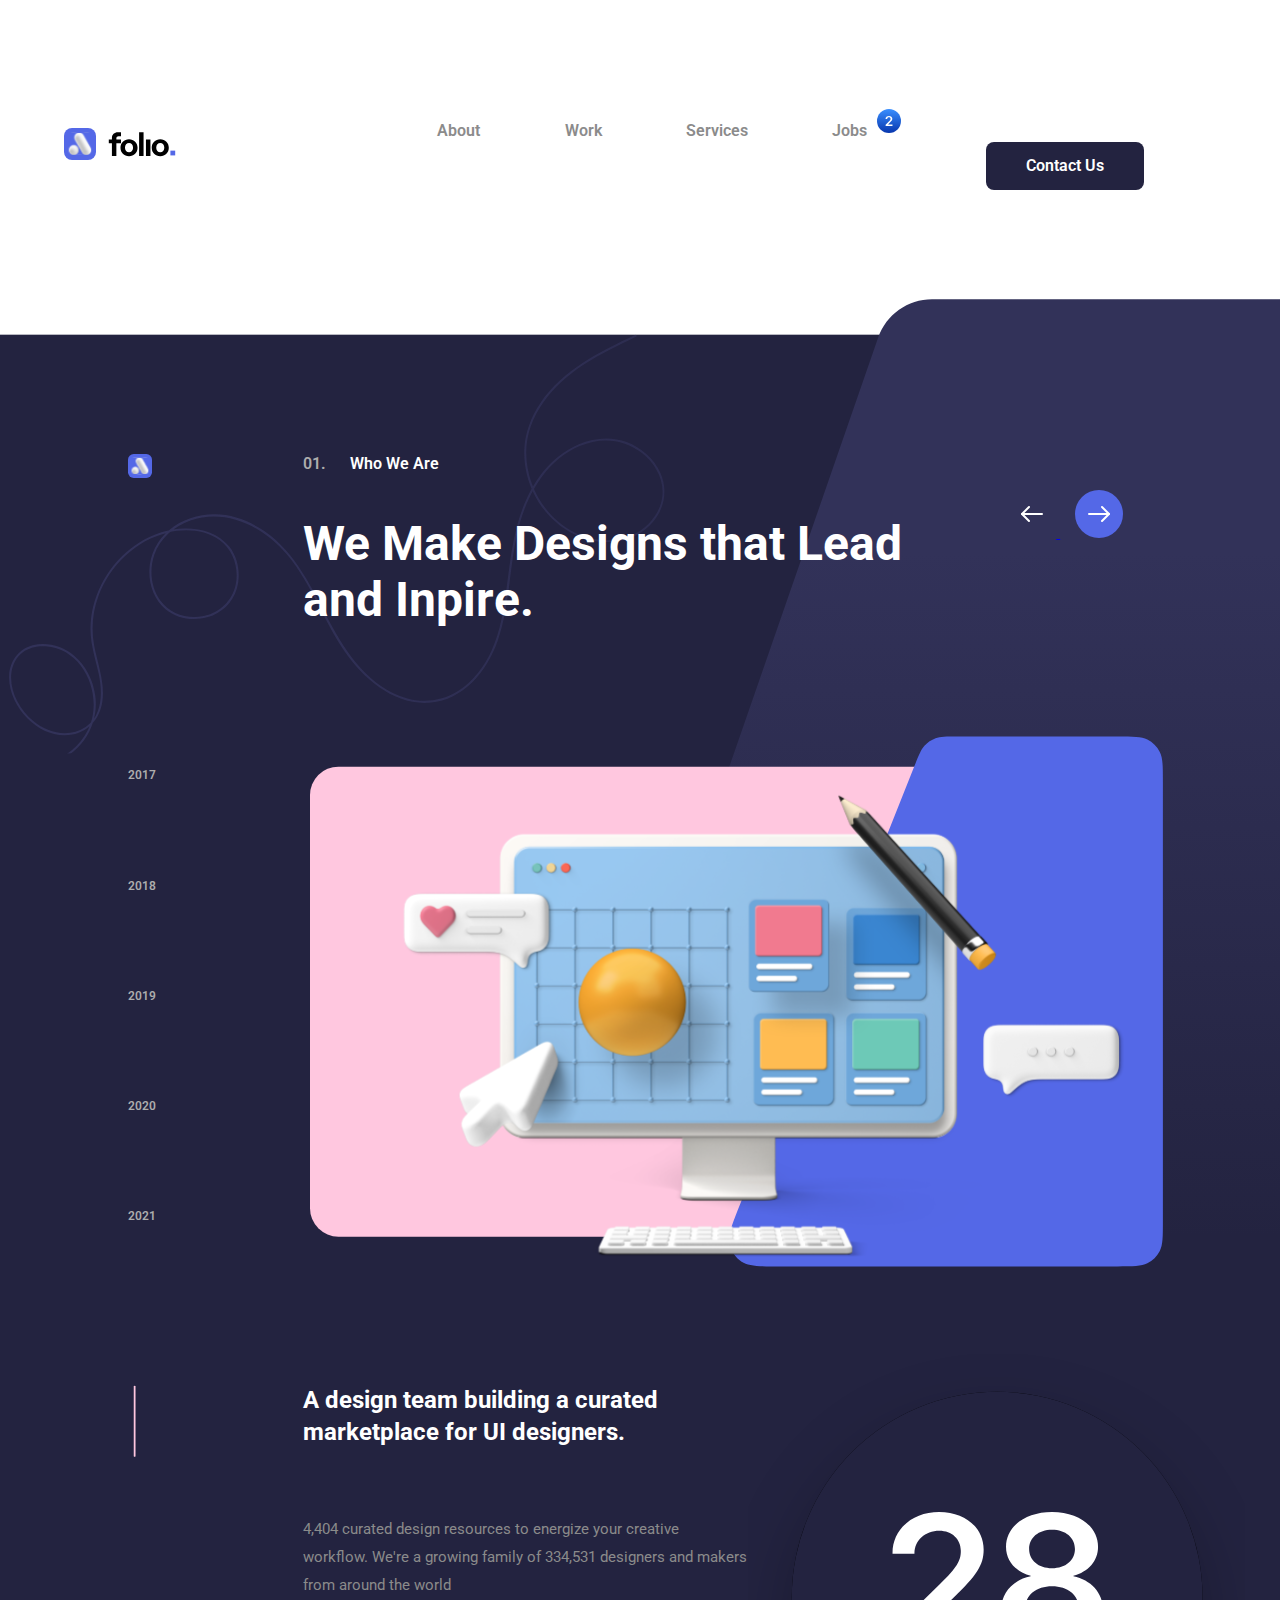
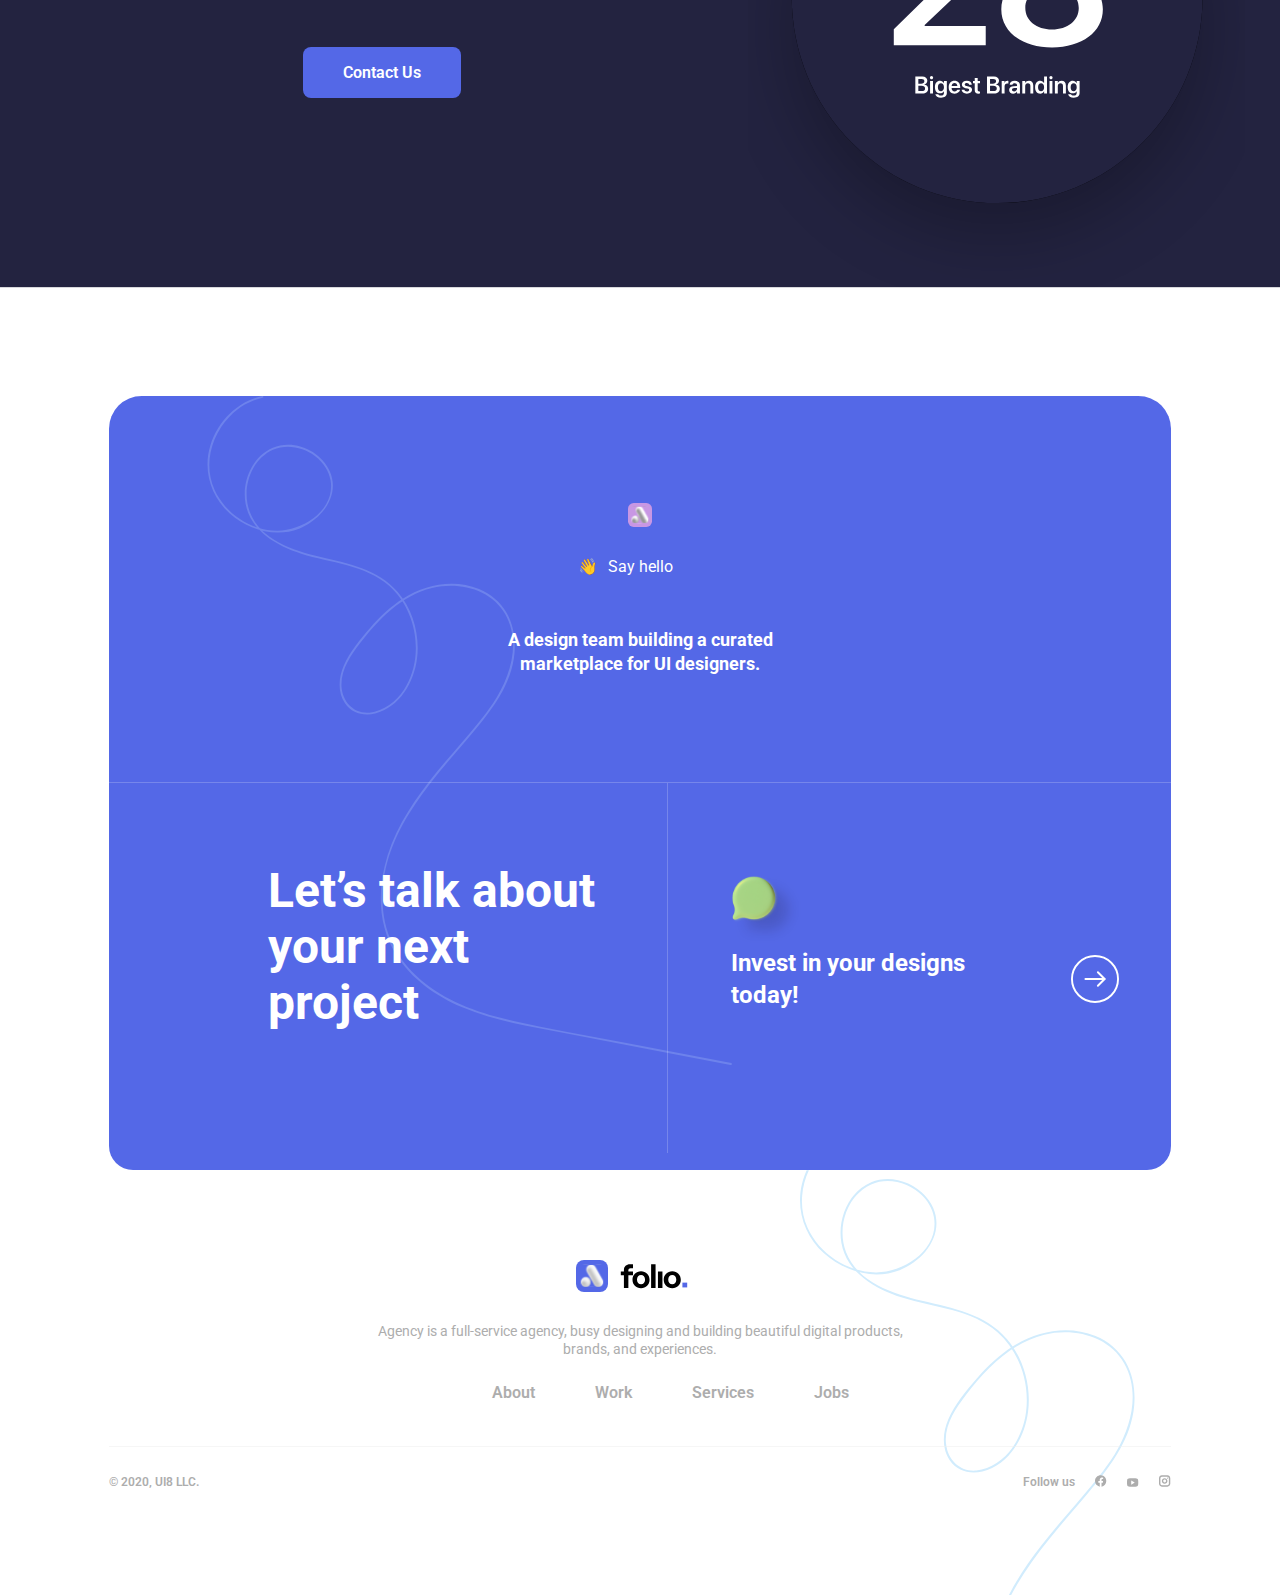
==== commit f0d95a77: "fix: general fixes" ====
--- a/about.html
+++ b/about.html
@@ -55,12 +55,12 @@
 
                 <div class="about-header__buttons">
                     <div class="arrows-buttons">
-                        <button class="circular-button">
+                        <a href="index.html" aria-label="Go to previous page" class="circular-button">
                             <div class="button-left"></div>
-                        </button>
-                        <button class="circular-button">
+                        </a>
+                        <a href="work.html" aria-label="Go to next page" class="circular-button">
                             <div class="button-right"></div>
-                        </button>
+                        </a>
                     </div>
                     
                     <select name="year" class="about-header__select">
--- a/styles/app.css
+++ b/styles/app.css
@@ -59,6 +59,7 @@
   font-size: 16px;
   font-weight: 400;
   font-family: "Roboto", sans-serif;
+  overflow-x: hidden;
 }
 
 .button, .footer .footer-contact .light-button, .light-button {
@@ -89,6 +90,11 @@
   background-image: url(../../../img/Button-right.svg);
   margin-left: 15px;
 }
+@media screen and (max-width: 309px) {
+  .button-right {
+    margin: 0;
+  }
+}
 
 .work__button {
   box-sizing: border-box;
@@ -104,6 +110,13 @@
     width: 12%;
     padding: 15px !important;
     top: 25vh;
+    left: 78vw;
+  }
+}
+@media screen and (min-width: 1024px) {
+  .work__button {
+    padding: 15px 10px !important;
+    top: 30vh;
     left: 78vw;
   }
 }
@@ -125,11 +138,11 @@
 }
 
 .hero-container, .about-container {
-  height: 100vh;
+  height: max(821px, 100vh);
   width: 100vw;
   background-image: url(../../../img/Hero-BG.svg);
   background-repeat: no-repeat;
-  background-size: contain;
+  background-size: cover;
   background-position: 100% 100%;
 }
 
@@ -137,13 +150,29 @@
   margin-bottom: 15%;
 }
 
+@media screen and (min-width: 768px) {
+  .hero-container, .about-container {
+    height: 130vh;
+  }
+}
 @media screen and (min-width: 1024px) {
   .hero-container, .about-container {
     height: 90vh;
     background-image: url(../../../img/Hero-BG-Tablet.svg);
+    background-position: center;
   }
   .hero-container--margin {
     margin-bottom: 10%;
+  }
+}
+@media screen and (min-width: 1440px) {
+  .hero-container, .about-container {
+    height: max(1024px, 120vh);
+    background-image: url(../../../img/Hero-BG-Desktop.png);
+    background-position: center;
+  }
+  .hero-container--margin {
+    margin-bottom: 5%;
   }
 }
 .header, .menu .menu-header {
@@ -195,6 +224,17 @@
   margin-left: 2rem;
 }
 
+@media screen and (min-width: 768px) {
+  .menu-list {
+    padding: 5vh 8.5% 0 !important;
+  }
+  .menu-list__link {
+    padding-bottom: 10% !important;
+  }
+  .menu-social {
+    padding: 10vh 8.5% 0 8.5% !important;
+  }
+}
 @media screen and (min-width: 1024px) {
   .header, .menu .menu-header {
     padding: 5%;
@@ -265,6 +305,14 @@
     display: none;
   }
 }
+@media screen and (min-width: 1440px) {
+  .menu .menu-list__link:nth-child(2) {
+    margin-left: 5vw;
+  }
+  .menu .menu-list__link--notification {
+    margin-right: 10vw;
+  }
+}
 .hero-section {
   padding: 0 8.5%;
 }
@@ -293,6 +341,45 @@
   .hero-section__text {
     padding: 3% 0 6% 0;
     width: 40%;
+    position: relative;
+  }
+  .hero-section__text::after {
+    content: "";
+    display: block;
+    width: 150px;
+    height: 44px;
+    background-image: url(../../../img/hero-down-button-tablet.svg);
+    background-repeat: no-repeat;
+    background-size: cover;
+    position: absolute;
+    top: 27vw;
+  }
+}
+@media screen and (min-width: 1440px) {
+  .hero-section {
+    padding: 0 10%;
+  }
+  .hero-section__title {
+    font-size: 5.25rem;
+    line-height: 6.265rem;
+    width: 40%;
+    padding-top: 3.5%;
+  }
+  .hero-section__text {
+    font-size: 1.125rem;
+    padding: 3% 0 6% 0;
+    width: 34%;
+  }
+  .hero-section__text::after {
+    content: "";
+    display: block;
+    width: 158px;
+    height: 48px;
+    background-image: url(../../../img/hero-down-button-desktop.svg);
+    background-repeat: no-repeat;
+    background-size: cover;
+    position: absolute;
+    top: 26vw;
   }
 }
 .footer {
@@ -317,7 +404,7 @@
   background-repeat: no-repeat;
   background-size: cover;
   display: inline-block;
-  margin: 12.8% 0 0 15%;
+  margin: 12.8% 0 0 9vw;
 }
 .footer .footer-contact__text {
   color: #FFFFFF;
@@ -465,6 +552,7 @@
     flex-direction: column;
     align-items: center;
     padding-top: 10%;
+    position: relative;
   }
   .footer .footer-contact__text::before {
     content: "";
@@ -474,6 +562,12 @@
     display: block;
     margin-bottom: 3vh;
   }
+  .footer .footer-contact__text::after {
+    content: "👋";
+    position: absolute;
+    bottom: 0px;
+    right: min(44vw + 10px, 45vw);
+  }
   .footer .footer-contact__subtitle {
     padding: 5% 12% 10% 12%;
     width: 32%;
@@ -564,12 +658,56 @@
     text-decoration: none;
   }
 }
+@media screen and (min-width: 1440px) {
+  .footer .footer-contact {
+    background-image: url(../../../img/Footer-BG-Desktop.png);
+  }
+  .footer .footer-contact__design .footer-design__text {
+    font-size: 2rem;
+    line-height: 2.5rem;
+  }
+  .footer .footer-contact__design .footer-design__button {
+    margin: 0 0 20px 40px;
+  }
+  .footer .footer-contact__text {
+    font-size: 1.125rem;
+  }
+  .footer .footer-contact__subtitle {
+    font-size: 2rem;
+    line-height: 2.5rem;
+    width: 40%;
+  }
+  .footer .footer-contact__title {
+    font-size: 4rem;
+    line-height: 4.5rem;
+    padding: 15% 10% 24.5% 30%;
+  }
+  .footer-tablet {
+    height: 28vw;
+  }
+  .footer-tablet__text {
+    font-size: 1.125rem;
+    line-height: 2rem;
+    width: 40%;
+    margin: 5vh auto;
+  }
+  .footer-tablet__item a {
+    font-size: 1.125rem;
+  }
+  .footer-tablet__copyright {
+    font-size: 0.875rem;
+  }
+  .footer-tablet__social-item:first-child {
+    font-size: 0.875rem;
+    font-weight: 600;
+  }
+}
 .hero-container, .about-container {
-  height: 100vh;
+  height: max(821px, 100vh);
   width: 100vw;
   background-image: url(../../../img/Hero-BG.svg);
   background-repeat: no-repeat;
-  background-size: contain;
+  background-size: cover;
   background-position: 100% 100%;
 }
 
@@ -577,13 +715,29 @@
   margin-bottom: 15%;
 }
 
+@media screen and (min-width: 768px) {
+  .hero-container, .about-container {
+    height: 130vh;
+  }
+}
 @media screen and (min-width: 1024px) {
   .hero-container, .about-container {
     height: 90vh;
     background-image: url(../../../img/Hero-BG-Tablet.svg);
+    background-position: center;
   }
   .hero-container--margin {
     margin-bottom: 10%;
+  }
+}
+@media screen and (min-width: 1440px) {
+  .hero-container, .about-container {
+    height: max(1024px, 120vh);
+    background-image: url(../../../img/Hero-BG-Desktop.png);
+    background-position: center;
+  }
+  .hero-container--margin {
+    margin-bottom: 5%;
   }
 }
 .about-container {
@@ -619,6 +773,45 @@
   .hero-section__text {
     padding: 3% 0 6% 0;
     width: 40%;
+    position: relative;
+  }
+  .hero-section__text::after {
+    content: "";
+    display: block;
+    width: 150px;
+    height: 44px;
+    background-image: url(../../../img/hero-down-button-tablet.svg);
+    background-repeat: no-repeat;
+    background-size: cover;
+    position: absolute;
+    top: 27vw;
+  }
+}
+@media screen and (min-width: 1440px) {
+  .hero-section {
+    padding: 0 10%;
+  }
+  .hero-section__title {
+    font-size: 5.25rem;
+    line-height: 6.265rem;
+    width: 40%;
+    padding-top: 3.5%;
+  }
+  .hero-section__text {
+    font-size: 1.125rem;
+    padding: 3% 0 6% 0;
+    width: 34%;
+  }
+  .hero-section__text::after {
+    content: "";
+    display: block;
+    width: 158px;
+    height: 48px;
+    background-image: url(../../../img/hero-down-button-desktop.svg);
+    background-repeat: no-repeat;
+    background-size: cover;
+    position: absolute;
+    top: 26vw;
   }
 }
 .about-section {
@@ -758,6 +951,39 @@
     width: 150px;
   }
 }
+@media screen and (min-width: 1440px) {
+  .about-section .about-header__index {
+    font-size: 1.125rem;
+  }
+  .about-section .about-header__heading {
+    font-size: 1.125rem;
+  }
+  .about-section .about-header__title {
+    font-size: 4rem;
+    line-height: 4.5rem;
+  }
+  .about-section .about-header__buttons {
+    margin-top: 3vh;
+  }
+  .about-tablet__select .about-tablet__logo img {
+    margin-top: 13vw;
+  }
+  .about-tablet__select .about-tablet__container {
+    margin-top: 19.5vw;
+  }
+  .about-tablet__select .about-tablet__option {
+    font-size: 1.125rem;
+  }
+  .about-tablet__select .about-tablet__option:hover::before {
+    right: 100px;
+  }
+  .about-tablet__select .about-tablet__option:hover::after {
+    left: 50px;
+    background: url(../../../img/about-point-line-desktop.svg) no-repeat;
+    height: 16px;
+    width: 200px;
+  }
+}
 .about-image, .about-classification {
   background-image: url(../../../img/About-IMG.svg);
   background-repeat: no-repeat;
@@ -781,6 +1007,11 @@
     grid-area: about-brand;
   }
 }
+@media screen and (min-width: 1440px) {
+  .about-classification {
+    background-image: url(../../../img/Number-achievement-desktop.svg);
+  }
+}
 .about-description {
   padding: 15% 8.5%;
 }
@@ -801,6 +1032,16 @@
   .about-description {
     grid-area: about-content;
     padding: 5% 0 0 11.5vw;
+  }
+}
+@media screen and (min-width: 1440px) {
+  .about-description__title {
+    font-size: 2rem;
+    line-height: 2.5rem;
+  }
+  .about-description__text {
+    font-size: 1.125rem;
+    line-height: 2rem;
   }
 }
 .services-container {
@@ -856,22 +1097,6 @@
 @media screen and (min-width: 1024px) {
   .services-header {
     padding: 11% 8.5% 9% 24.5vw;
-  }
-  .services-header__index {
-    color: #5468E7;
-    font-size: 0.875rem;
-    font-weight: 600;
-  }
-  .services-header__heading {
-    display: inline;
-    color: #5468E7;
-    font-size: 0.875rem;
-    font-weight: 600;
-    margin-left: 20px;
-  }
-  .services-header__button {
-    width: 26%;
-    margin-top: 10%;
   }
   .services-header__index {
     font-size: 1rem;
@@ -900,6 +1125,21 @@
     position: absolute;
     top: 35vh;
     right: 8vw;
+  }
+}
+@media screen and (min-width: 1440px) {
+  .services-header__index {
+    font-size: 1.125rem;
+  }
+  .services-header__heading {
+    font-size: 1.125rem;
+  }
+  .services-header__title {
+    font-size: 4rem;
+    line-height: 4.5rem;
+  }
+  .services-header__buttons {
+    top: 50vh;
   }
 }
 .services-objectives {
@@ -989,6 +1229,16 @@
     transform: scale(1.1, 1.1);
   }
 }
+@media screen and (min-width: 1024px) {
+  .services-objectives {
+    margin: 0 8.5% 16%;
+    display: flex;
+    justify-content: space-between;
+  }
+  .services-objectives__card {
+    height: 62vh;
+  }
+}
 .services-achievement {
   margin: 0 8.5%;
 }
@@ -1086,12 +1336,31 @@
     width: 35vw;
   }
 }
+@media screen and (min-width: 1440px) {
+  .services-achievement__index {
+    font-size: 1.125rem;
+  }
+  .services-achievement__heading {
+    font-size: 1.125rem;
+  }
+  .services-achievement__title {
+    font-size: 2rem;
+    font-weight: 2.5rem;
+    padding: 10% 0 20% 0;
+  }
+  .services-achievement__text {
+    font-size: 1.5rem;
+  }
+  .services-achievement__image {
+    height: 50vw;
+  }
+}
 .hero-container, .about-container {
-  height: 100vh;
+  height: max(821px, 100vh);
   width: 100vw;
   background-image: url(../../../img/Hero-BG.svg);
   background-repeat: no-repeat;
-  background-size: contain;
+  background-size: cover;
   background-position: 100% 100%;
 }
 
@@ -1099,13 +1368,29 @@
   margin-bottom: 15%;
 }
 
+@media screen and (min-width: 768px) {
+  .hero-container, .about-container {
+    height: 130vh;
+  }
+}
 @media screen and (min-width: 1024px) {
   .hero-container, .about-container {
     height: 90vh;
     background-image: url(../../../img/Hero-BG-Tablet.svg);
+    background-position: center;
   }
   .hero-container--margin {
     margin-bottom: 10%;
+  }
+}
+@media screen and (min-width: 1440px) {
+  .hero-container, .about-container {
+    height: max(1024px, 120vh);
+    background-image: url(../../../img/Hero-BG-Desktop.png);
+    background-position: center;
+  }
+  .hero-container--margin {
+    margin-bottom: 5%;
   }
 }
 .about-container {
@@ -1174,6 +1459,24 @@
     width: 45%;
   }
 }
+@media screen and (min-width: 1440px) {
+  .work-header__index {
+    font-size: 1.125rem;
+  }
+  .work-header__heading {
+    font-size: 1.125rem;
+  }
+  .work-header__title {
+    font-size: 5.25rem;
+    line-height: 6.265rem;
+    padding: 3% 10% 0 0;
+  }
+  .work-header__text {
+    font-size: 1.125rem;
+    padding: 3% 0;
+    width: 45%;
+  }
+}
 .portfolio {
   padding: 12% 8.5% 0;
 }
@@ -1181,55 +1484,85 @@
   background-image: url("../../../img/featured-image.svg");
   background-position: center center;
   background-repeat: no-repeat;
-  background-size: cover;
-  height: 45vh;
+  background-size: contain;
+  height: 95vw;
   width: 100%;
   border-radius: 17.07px;
+}
+@media screen and (min-width: 1024px) {
+  .portfolio__image--featured {
+    background-size: cover;
+  }
 }
 .portfolio__image--first {
   background-image: url("../../../img/first-image.svg");
   background-position: center center;
   background-repeat: no-repeat;
-  background-size: cover;
-  height: 45vh;
+  background-size: contain;
+  height: 95vw;
   width: 100%;
   border-radius: 17.07px;
+}
+@media screen and (min-width: 1024px) {
+  .portfolio__image--first {
+    background-size: cover;
+  }
 }
 .portfolio__image--second {
   background-image: url("../../../img/second-image.svg");
   background-position: center center;
   background-repeat: no-repeat;
-  background-size: cover;
-  height: 45vh;
+  background-size: contain;
+  height: 95vw;
   width: 100%;
   border-radius: 17.07px;
+}
+@media screen and (min-width: 1024px) {
+  .portfolio__image--second {
+    background-size: cover;
+  }
 }
 .portfolio__image--third {
   background-image: url("../../../img/third-image.svg");
   background-position: center center;
   background-repeat: no-repeat;
-  background-size: cover;
-  height: 45vh;
+  background-size: contain;
+  height: 95vw;
   width: 100%;
   border-radius: 17.07px;
+}
+@media screen and (min-width: 1024px) {
+  .portfolio__image--third {
+    background-size: cover;
+  }
 }
 .portfolio__image--fourth {
   background-image: url("../../../img/fourth-image.svg");
   background-position: center center;
   background-repeat: no-repeat;
-  background-size: cover;
-  height: 45vh;
+  background-size: contain;
+  height: 95vw;
   width: 100%;
   border-radius: 17.07px;
+}
+@media screen and (min-width: 1024px) {
+  .portfolio__image--fourth {
+    background-size: cover;
+  }
 }
 .portfolio__image--fifth {
   background-image: url("../../../img/fifth-image.svg");
   background-position: center center;
   background-repeat: no-repeat;
-  background-size: cover;
-  height: 45vh;
+  background-size: contain;
+  height: 95vw;
   width: 100%;
   border-radius: 17.07px;
+}
+@media screen and (min-width: 1024px) {
+  .portfolio__image--fifth {
+    background-size: cover;
+  }
 }
 .portfolio__title {
   font-size: 1.5rem;
@@ -1425,6 +1758,77 @@
     bottom: 22vw;
   }
 }
+@media screen and (min-width: 1440px) {
+  .portfolio__card--featured .portfolio__content::before {
+    top: 9vh;
+  }
+  .portfolio__card--featured .portfolio__content > .portfolio__title::before {
+    font-size: 2.5rem;
+    line-height: 3rem;
+    width: 31%;
+  }
+  .portfolio__card--featured .portfolio__content > .portfolio__text::before {
+    font-size: 1.125rem;
+    line-height: 2rem;
+    width: 17%;
+    margin-top: -12vh;
+  }
+  .portfolio__card--featured .circular-button--featured {
+    right: 21.2vw;
+  }
+  .portfolio .portfolio__card--first > .portfolio__title::before {
+    font-size: 2.5rem;
+    line-height: 3rem;
+    top: 5vh;
+  }
+  .portfolio .portfolio__card--first > .portfolio__text {
+    font-size: 1.125rem;
+    line-height: 2rem;
+  }
+  .portfolio .portfolio__card--first > .circular-button-light {
+    left: 48.2vw;
+    top: 28vw;
+  }
+  .portfolio .portfolio__card--second > .portfolio__title::before {
+    font-size: 2.5rem;
+    line-height: 3rem;
+    top: 5vh;
+  }
+  .portfolio .portfolio__card--second > .portfolio__text {
+    font-size: 1.125rem;
+    line-height: 2rem;
+  }
+  .portfolio .portfolio__card--second > .circular-button-light {
+    left: 30.2vw;
+    bottom: 14.5vw;
+  }
+  .portfolio .portfolio__card--third > .portfolio__title::before {
+    font-size: 2.5rem;
+    line-height: 3rem;
+    top: 5vh;
+  }
+  .portfolio .portfolio__card--third > .portfolio__text {
+    font-size: 1.125rem;
+    line-height: 2rem;
+  }
+  .portfolio .portfolio__card--third > .circular-button-light {
+    left: 30vw;
+    bottom: 15.5vw;
+  }
+  .portfolio .portfolio__card--fourth > .portfolio__title::before {
+    font-size: 2.5rem;
+    line-height: 3rem;
+    top: 5vh;
+  }
+  .portfolio .portfolio__card--fourth > .portfolio__text {
+    font-size: 1.125rem;
+    line-height: 2rem;
+  }
+  .portfolio .portfolio__card--fourth > .circular-button-light {
+    left: 23.5vw;
+    bottom: 15vw;
+  }
+}
 .cta-section {
   background-image: url(../../../img/Cta-IMG.svg);
   background-repeat: no-repeat;
@@ -1466,6 +1870,12 @@
   padding: 10% 10% 0 0;
 }
 
+@media screen and (max-width: 359px) {
+  .cta-header__button {
+    width: 35%;
+    padding: 20px 10px 20px 7vw;
+  }
+}
 @media screen and (min-width: 1024px) {
   .cta-header {
     padding: 17% 0 0 52.1%;
@@ -1483,6 +1893,28 @@
   .cta-header__button {
     width: 16%;
     margin-top: 7%;
+  }
+}
+@media screen and (min-width: 1440px) {
+  .cta-header {
+    padding: 17% 0 0 51.1%;
+  }
+  .cta-header__index {
+    font-size: 1.125rem;
+  }
+  .cta-header__heading {
+    font-size: 1.125rem;
+  }
+  .cta-header__title {
+    font-size: 4rem;
+    line-height: 4.5rem;
+    padding: 6% 10% 0 0;
+    width: 52.5%;
+  }
+  .cta-header__button {
+    width: 20%;
+    margin-top: 7%;
+    padding: 20px 0px 20px 60px;
   }
 }
 .jobs-container {
@@ -1548,22 +1980,6 @@
     padding: 1vh 8.5% 0 18vw;
   }
   .jobs-header__index {
-    color: #5468E7;
-    font-size: 0.875rem;
-    font-weight: 600;
-  }
-  .jobs-header__heading {
-    display: inline;
-    color: #5468E7;
-    font-size: 0.875rem;
-    font-weight: 600;
-    margin-left: 20px;
-  }
-  .jobs-header__button {
-    width: 26%;
-    margin-top: 10%;
-  }
-  .jobs-header__index {
     font-size: 1rem;
     position: relative;
   }
@@ -1586,6 +2002,21 @@
   .jobs-header__text {
     padding: 12% 0;
     width: 100%;
+  }
+}
+@media screen and (min-width: 1440px) {
+  .jobs-header__index {
+    font-size: 1.125rem;
+  }
+  .jobs-header__heading {
+    font-size: 1.125rem;
+  }
+  .jobs-header__title {
+    font-size: 6.875rem;
+  }
+  .jobs-header__text {
+    font-size: 1.125rem;
+    line-height: 2rem;
   }
 }
 .jobs-cards {
@@ -1687,7 +2118,6 @@
     width: 49vw;
   }
   .jobs-cards .job-card:hover h5 {
-    color: #FFFFFF;
     font-size: 1.5rem;
   }
   .jobs-cards .job-card:hover p {
@@ -1699,4 +2129,24 @@
     height: 44px;
     display: block;
   }
+}
+@media screen and (min-width: 1440px) {
+  .jobs-cards .job-card__title {
+    font-size: 2rem;
+  }
+  .jobs-cards .job-card__title__experience {
+    font-size: 1.125rem;
+  }
+  .jobs-cards .job-card {
+    height: 26vh;
+  }
+  .jobs-cards .job-card:hover {
+    width: 49vw;
+  }
+  .jobs-cards .job-card:hover h5 {
+    font-size: 2rem;
+  }
+  .jobs-cards .job-card:hover p {
+    font-size: 1.125rem;
+  }
 }/*# sourceMappingURL=app.css.map */